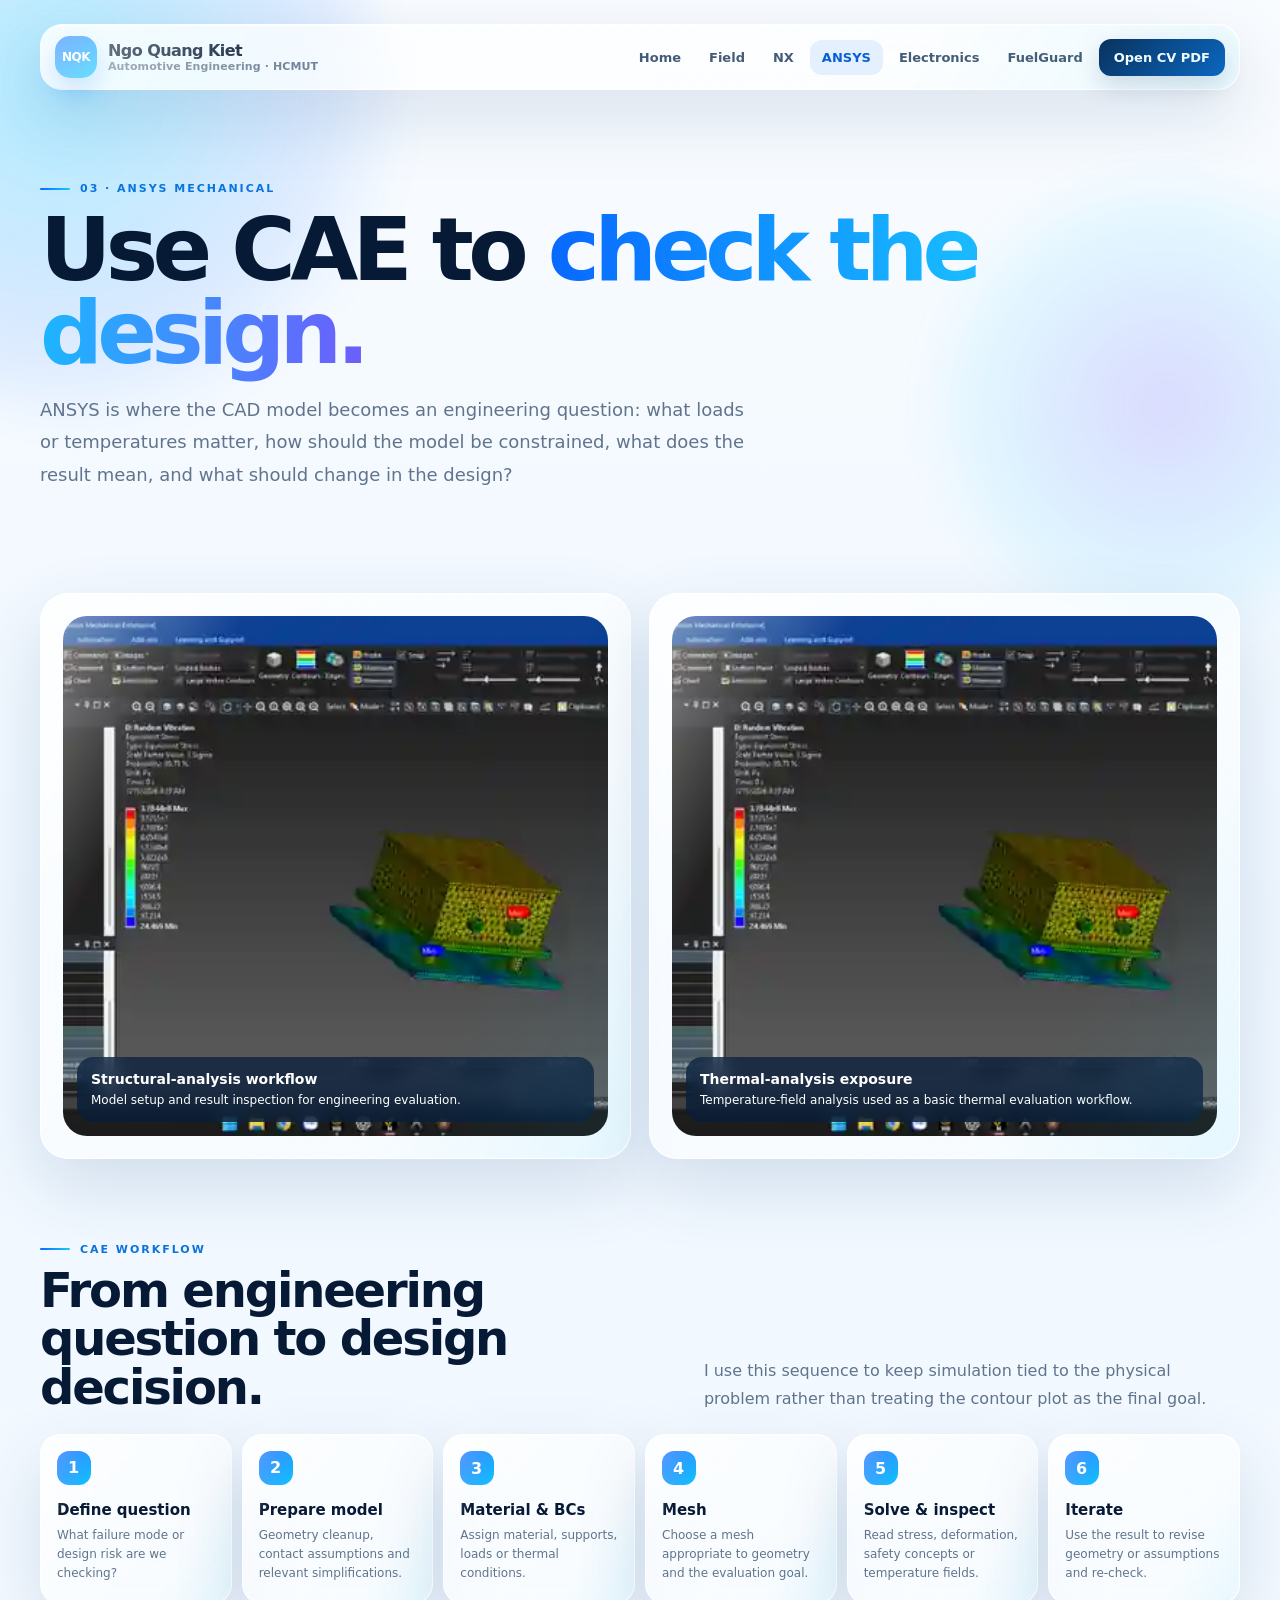
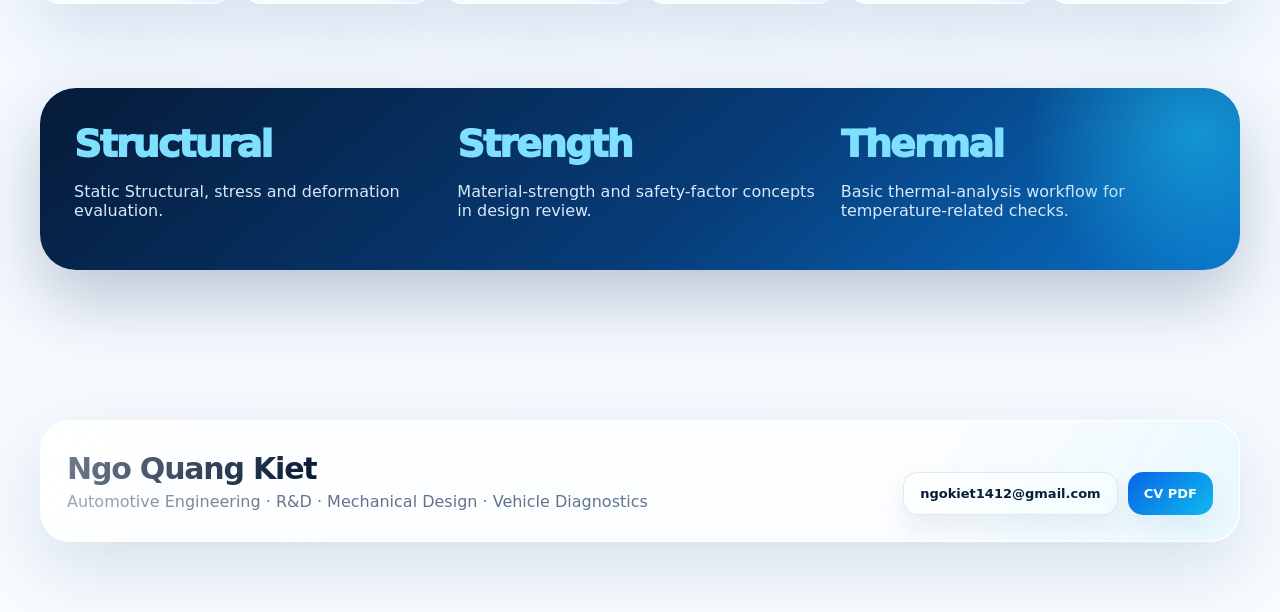
==== ansys.html @ 9df268dc "Add ANSYS engineering workflow page" ====
<!doctype html><html lang="en"><head><meta charset="utf-8"><meta name="viewport" content="width=device-width,initial-scale=1"><title>ANSYS Mechanical — Ngo Quang Kiet</title><meta name="description" content="Ngo Quang Kiet automotive engineering portfolio - field investigation, Siemens NX, ANSYS, electronics and FuelGuard R&D workflow."><link rel="stylesheet" href="style.css"></head><body><div class="page-enter"><nav class="liquid"><a class="brand" href="index.html"><span class="brandmark">NQK</span><span>Ngo Quang Kiet<small>Automotive Engineering · HCMUT</small></span></a><div class="navlinks"><a class="" href="index.html">Home</a><a class="" href="field.html">Field</a><a class="" href="nx.html">NX</a><a class="active" href="ansys.html">ANSYS</a><a class="" href="electronics.html">Electronics</a><a class="" href="fuelguard.html">FuelGuard</a><a class="cv" href="cv.html" target="_blank">Open CV PDF</a></div></nav><main class="container page">
<section class="section"><div class="eyebrow">03 · ANSYS Mechanical</div><h1 class="page-title">Use CAE to <span class="grad">check the design.</span></h1><p class="lead">ANSYS is where the CAD model becomes an engineering question: what loads or temperatures matter, how should the model be constrained, what does the result mean, and what should change in the design?</p></section>
<section class="section reveal"><div class="grid2"><div class="card liquid"><div class="media tall"><img src="assets/ansys.webp" alt="ANSYS structural result"><div class="caption"><b>Structural-analysis workflow</b>Model setup and result inspection for engineering evaluation.</div></div></div><div class="card liquid"><div class="media tall"><img src="assets/ansys.webp" alt="ANSYS thermal analysis"><div class="caption"><b>Thermal-analysis exposure</b>Temperature-field analysis used as a basic thermal evaluation workflow.</div></div></div></div></section>
<section class="section reveal"><div class="section-head"><div><div class="eyebrow">CAE workflow</div><h2>From engineering question to design decision.</h2></div><p>I use this sequence to keep simulation tied to the physical problem rather than treating the contour plot as the final goal.</p></div><div class="process">
<div class="step liquid"><div class="n">1</div><h4>Define question</h4><p>What failure mode or design risk are we checking?</p></div><div class="step liquid"><div class="n">2</div><h4>Prepare model</h4><p>Geometry cleanup, contact assumptions and relevant simplifications.</p></div><div class="step liquid"><div class="n">3</div><h4>Material & BCs</h4><p>Assign material, supports, loads or thermal conditions.</p></div><div class="step liquid"><div class="n">4</div><h4>Mesh</h4><p>Choose a mesh appropriate to geometry and the evaluation goal.</p></div><div class="step liquid"><div class="n">5</div><h4>Solve & inspect</h4><p>Read stress, deformation, safety concepts or temperature fields.</p></div><div class="step liquid"><div class="n">6</div><h4>Iterate</h4><p>Use the result to revise geometry or assumptions and re-check.</p></div>
</div></section>
<section class="section reveal"><div class="darkband"><div class="grid3"><div><div class="kpi" style="color:#7edfff">Structural</div><p>Static Structural, stress and deformation evaluation.</p></div><div><div class="kpi" style="color:#7edfff">Strength</div><p>Material-strength and safety-factor concepts in design review.</p></div><div><div class="kpi" style="color:#7edfff">Thermal</div><p>Basic thermal-analysis workflow for temperature-related checks.</p></div></div></div></section>
</main><footer class="footer container"><div class="footerbox liquid"><div><h2>Ngo Quang Kiet</h2><p>Automotive Engineering · R&D · Mechanical Design · Vehicle Diagnostics</p></div><div class="actions"><a class="btn" href="mailto:ngokiet1412@gmail.com">ngokiet1412@gmail.com</a><a class="btn primary" href="cv.html" target="_blank">CV PDF</a></div></div></footer></div><script src="script.js"></script></body></html>
---- style.css ----
:root{
  --bg:#eef6ff; --bg2:#f8fbff; --ink:#071a35; --muted:#60748c;
  --blue:#0868ff; --cyan:#1cc8ff; --violet:#6d5dfc; --line:rgba(8,46,92,.11);
  --glass:rgba(255,255,255,.62); --glass-strong:rgba(255,255,255,.82);
  --shadow:0 26px 70px rgba(13,63,122,.14); --r:28px;
}
*{box-sizing:border-box}
html{scroll-behavior:smooth}
body{margin:0;color:var(--ink);font-family:Inter,ui-sans-serif,system-ui,-apple-system,BlinkMacSystemFont,"Segoe UI",sans-serif;background:linear-gradient(180deg,#f9fcff 0%,#eff7ff 42%,#f8fbff 100%);min-height:100vh;overflow-x:hidden}
body:before,body:after{content:"";position:fixed;z-index:-3;border-radius:50%;filter:blur(18px);opacity:.55;pointer-events:none}
body:before{width:46vw;height:46vw;left:-14vw;top:-12vw;background:radial-gradient(circle at 40% 40%,rgba(28,200,255,.60),rgba(8,104,255,.20) 52%,transparent 72%);animation:driftA 13s ease-in-out infinite alternate}
body:after{width:38vw;height:38vw;right:-10vw;top:18vh;background:radial-gradient(circle at 50% 50%,rgba(109,93,252,.36),rgba(28,200,255,.18) 50%,transparent 72%);animation:driftB 16s ease-in-out infinite alternate}
@keyframes driftA{to{transform:translate(8vw,7vh) scale(1.12)}}
@keyframes driftB{to{transform:translate(-6vw,10vh) scale(.92)}}
a{text-decoration:none;color:inherit}.container{width:min(1200px,calc(100% - 32px));margin:auto}
.liquid{position:relative;background:linear-gradient(135deg,rgba(255,255,255,.76),rgba(255,255,255,.46));border:1px solid rgba(255,255,255,.92);box-shadow:var(--shadow),inset 0 1px 0 rgba(255,255,255,.86);backdrop-filter:blur(22px) saturate(145%);-webkit-backdrop-filter:blur(22px) saturate(145%)}
.liquid:after{content:"";position:absolute;inset:0;border-radius:inherit;pointer-events:none;background:linear-gradient(120deg,rgba(255,255,255,.50),transparent 24%,transparent 72%,rgba(28,200,255,.08))}
nav{position:sticky;top:12px;z-index:80;margin:12px auto 0;width:min(1200px,calc(100% - 24px));padding:11px 14px;border-radius:22px;display:flex;align-items:center;justify-content:space-between;gap:16px}
.brand{display:flex;align-items:center;gap:11px;font-weight:900;letter-spacing:-.035em}.brandmark{width:42px;height:42px;border-radius:15px;background:linear-gradient(145deg,#0b73ff,#11cfff);display:grid;place-items:center;color:#fff;font-size:12px;box-shadow:0 12px 26px rgba(8,104,255,.28)}.brand small{display:block;font-size:11px;color:#6f8195;font-weight:700;letter-spacing:.01em}
.navlinks{display:flex;gap:4px;align-items:center;flex-wrap:wrap;justify-content:flex-end}.navlinks a{padding:10px 12px;border-radius:12px;font-size:13px;font-weight:800;color:#445c75;transition:.2s}.navlinks a:hover,.navlinks a.active{background:rgba(8,104,255,.09);color:#075fd8}.navlinks .cv{color:white;background:linear-gradient(135deg,#082c58,#0a5fba);padding:11px 15px;box-shadow:0 10px 24px rgba(8,44,88,.16)}
.page{padding:62px 0 78px}.hero{display:grid;grid-template-columns:1.04fr .96fr;gap:34px;align-items:center;min-height:690px}.eyebrow{font-size:11px;letter-spacing:.18em;text-transform:uppercase;font-weight:900;color:#0b73dd;display:flex;gap:10px;align-items:center}.eyebrow:before{content:"";width:30px;height:2px;background:linear-gradient(90deg,var(--blue),var(--cyan));border-radius:99px}.hero h1,.page-title{font-size:clamp(48px,7vw,88px);line-height:.94;letter-spacing:-.065em;margin:14px 0 20px}.grad{background:linear-gradient(90deg,#0868ff,#18baff 55%,#6d5dfc);-webkit-background-clip:text;background-clip:text;color:transparent}.lead{font-size:18px;line-height:1.78;color:var(--muted);max-width:720px}.actions{display:flex;gap:10px;flex-wrap:wrap;margin-top:25px}.btn{display:inline-flex;align-items:center;justify-content:center;gap:8px;padding:13px 16px;border-radius:15px;font-weight:850;font-size:13px;border:1px solid var(--line);background:rgba(255,255,255,.72);box-shadow:0 12px 25px rgba(22,70,120,.08);transition:.22s}.btn:hover{transform:translateY(-2px);box-shadow:0 16px 30px rgba(22,70,120,.14)}.btn.primary{color:#fff;border:0;background:linear-gradient(135deg,#075fe6,#0eb8ed)}
.hero-stack{height:600px;border-radius:38px;padding:18px;overflow:hidden;position:relative;background:linear-gradient(145deg,rgba(4,40,89,.95),rgba(9,98,189,.89));box-shadow:0 32px 74px rgba(6,57,116,.25)}.hero-stack:before{content:"";position:absolute;width:380px;height:380px;border-radius:50%;top:-150px;right:-80px;background:radial-gradient(circle,rgba(66,216,255,.6),transparent 68%);animation:pulse 6s ease-in-out infinite alternate}.hero-stack:after{content:"R&D";position:absolute;right:22px;bottom:-14px;font-size:106px;font-weight:950;color:rgba(255,255,255,.07);letter-spacing:-.08em}@keyframes pulse{to{transform:scale(1.18) translate(-20px,22px)}}
.hero-img{position:absolute;border:6px solid rgba(255,255,255,.95);border-radius:24px;overflow:hidden;box-shadow:0 22px 44px rgba(1,18,42,.34);background:#fff;transition:.35s}.hero-img:hover{transform:translateY(-5px) rotate(0deg)!important}.hero-img img{width:100%;height:100%;object-fit:cover}.hero-img.one{left:22px;top:78px;width:64%;height:54%;transform:rotate(-3deg)}.hero-img.two{right:20px;top:28px;width:40%;height:33%;transform:rotate(3deg)}.hero-img.three{right:18px;bottom:24px;width:47%;height:37%;transform:rotate(2deg)}.portrait{position:absolute;left:28px;bottom:23px;width:116px;height:116px;border-radius:50%;padding:5px;background:white;z-index:3;box-shadow:0 14px 28px rgba(0,0,0,.23)}.portrait img{width:100%;height:100%;object-fit:cover;border-radius:50%}
.section{padding:42px 0}.section-head{display:flex;align-items:end;justify-content:space-between;gap:24px;margin-bottom:22px}.section-head h2{font-size:clamp(30px,4vw,48px);line-height:1.02;letter-spacing:-.045em;margin:10px 0 0}.section-head p{max-width:560px;color:var(--muted);line-height:1.72;margin:0}.grid2{display:grid;grid-template-columns:1fr 1fr;gap:18px}.grid3{display:grid;grid-template-columns:repeat(3,1fr);gap:18px}.grid4{display:grid;grid-template-columns:repeat(4,1fr);gap:16px}.card{border-radius:var(--r);padding:22px;overflow:hidden}.card h3{font-size:24px;letter-spacing:-.035em;margin:8px 0 10px}.card p{color:var(--muted);line-height:1.72;margin:0}.card strong{color:#102b4d}.number{font-size:64px;font-weight:950;letter-spacing:-.08em;color:rgba(8,104,255,.15);line-height:.8;margin-bottom:16px}.chiprow{display:flex;gap:8px;flex-wrap:wrap;margin-top:16px}.chip{padding:7px 10px;border-radius:999px;background:rgba(8,104,255,.075);border:1px solid rgba(8,104,255,.12);font-size:11px;font-weight:850;color:#245f99}
.media{border-radius:24px;overflow:hidden;background:#dfeaf6;position:relative}.media img{width:100%;height:100%;object-fit:cover;display:block}.media.tall{height:520px}.media.mid{height:360px}.media.short{height:260px}.caption{position:absolute;left:14px;right:14px;bottom:14px;padding:12px 14px;border-radius:16px;background:rgba(5,29,59,.72);backdrop-filter:blur(9px);color:white;font-size:12px;line-height:1.45}.caption b{display:block;font-size:14px;margin-bottom:3px}.mosaic{display:grid;grid-template-columns:1.2fr .8fr;gap:14px}.mosaic .stack{display:grid;gap:14px}
.process{display:grid;grid-template-columns:repeat(6,1fr);gap:10px;margin-top:22px}.step{padding:16px;border-radius:20px;min-height:170px}.step .n{width:34px;height:34px;border-radius:12px;display:grid;place-items:center;color:white;background:linear-gradient(135deg,var(--blue),var(--cyan));font-weight:900;margin-bottom:16px}.step h4{margin:0 0 7px;font-size:15px}.step p{margin:0;color:var(--muted);font-size:12px;line-height:1.55}
.timeline{display:grid;gap:12px}.timeline .item{display:grid;grid-template-columns:54px 1fr;gap:14px;padding:18px;border-radius:22px}.timeline .icon{width:42px;height:42px;border-radius:15px;background:linear-gradient(135deg,#096cf2,#1bcaff);color:white;display:grid;place-items:center;font-weight:900}.timeline h4{margin:0 0 6px;font-size:18px}.timeline p{margin:0;color:var(--muted);line-height:1.65}
.darkband{background:linear-gradient(140deg,#061b39,#073c78 56%,#086fc6);color:#fff;border-radius:36px;padding:34px;box-shadow:0 30px 68px rgba(5,35,76,.24);position:relative;overflow:hidden}.darkband:after{content:"";position:absolute;width:350px;height:350px;border-radius:50%;right:-130px;top:-130px;background:radial-gradient(circle,rgba(34,213,255,.46),transparent 68%)}.darkband p{color:#d8e8fb}.darkband .chip{color:#fff;border-color:rgba(255,255,255,.2);background:rgba(255,255,255,.08)}
.kpi{font-size:38px;font-weight:950;letter-spacing:-.05em;color:#0b69ec}.label{font-size:12px;color:var(--muted);font-weight:750;line-height:1.5}.footer{padding:30px 0 70px}.footerbox{border-radius:30px;padding:26px;display:flex;justify-content:space-between;gap:24px;align-items:center}.footerbox h2{margin:0 0 6px;font-size:30px;letter-spacing:-.04em}.footerbox p{margin:0;color:var(--muted)}
.reveal{opacity:0;transform:translateY(22px);transition:opacity .75s ease,transform .75s ease}.reveal.show{opacity:1;transform:none}.page-enter{animation:pagein .6s cubic-bezier(.2,.7,.2,1)}@keyframes pagein{from{opacity:0;transform:translateY(10px);filter:blur(4px)}to{opacity:1;transform:none;filter:none}}
@media(max-width:1000px){.hero{grid-template-columns:1fr;min-height:auto}.hero-stack{height:540px}.grid3,.grid4{grid-template-columns:1fr 1fr}.process{grid-template-columns:repeat(3,1fr)}.mosaic{grid-template-columns:1fr}.media.tall{height:420px}}
@media(max-width:720px){.navlinks a:not(.cv){display:none}.brand small{display:none}.page{padding-top:34px}.hero h1,.page-title{font-size:clamp(44px,15vw,68px)}.hero-stack{height:500px}.grid2,.grid3,.grid4{grid-template-columns:1fr}.process{grid-template-columns:1fr 1fr}.section-head{flex-direction:column;align-items:flex-start}.footerbox{flex-direction:column;align-items:flex-start}.hero-img.one{width:72%;height:46%}.hero-img.two{width:42%;height:31%}.hero-img.three{width:49%;height:34%}.portrait{width:92px;height:92px}}
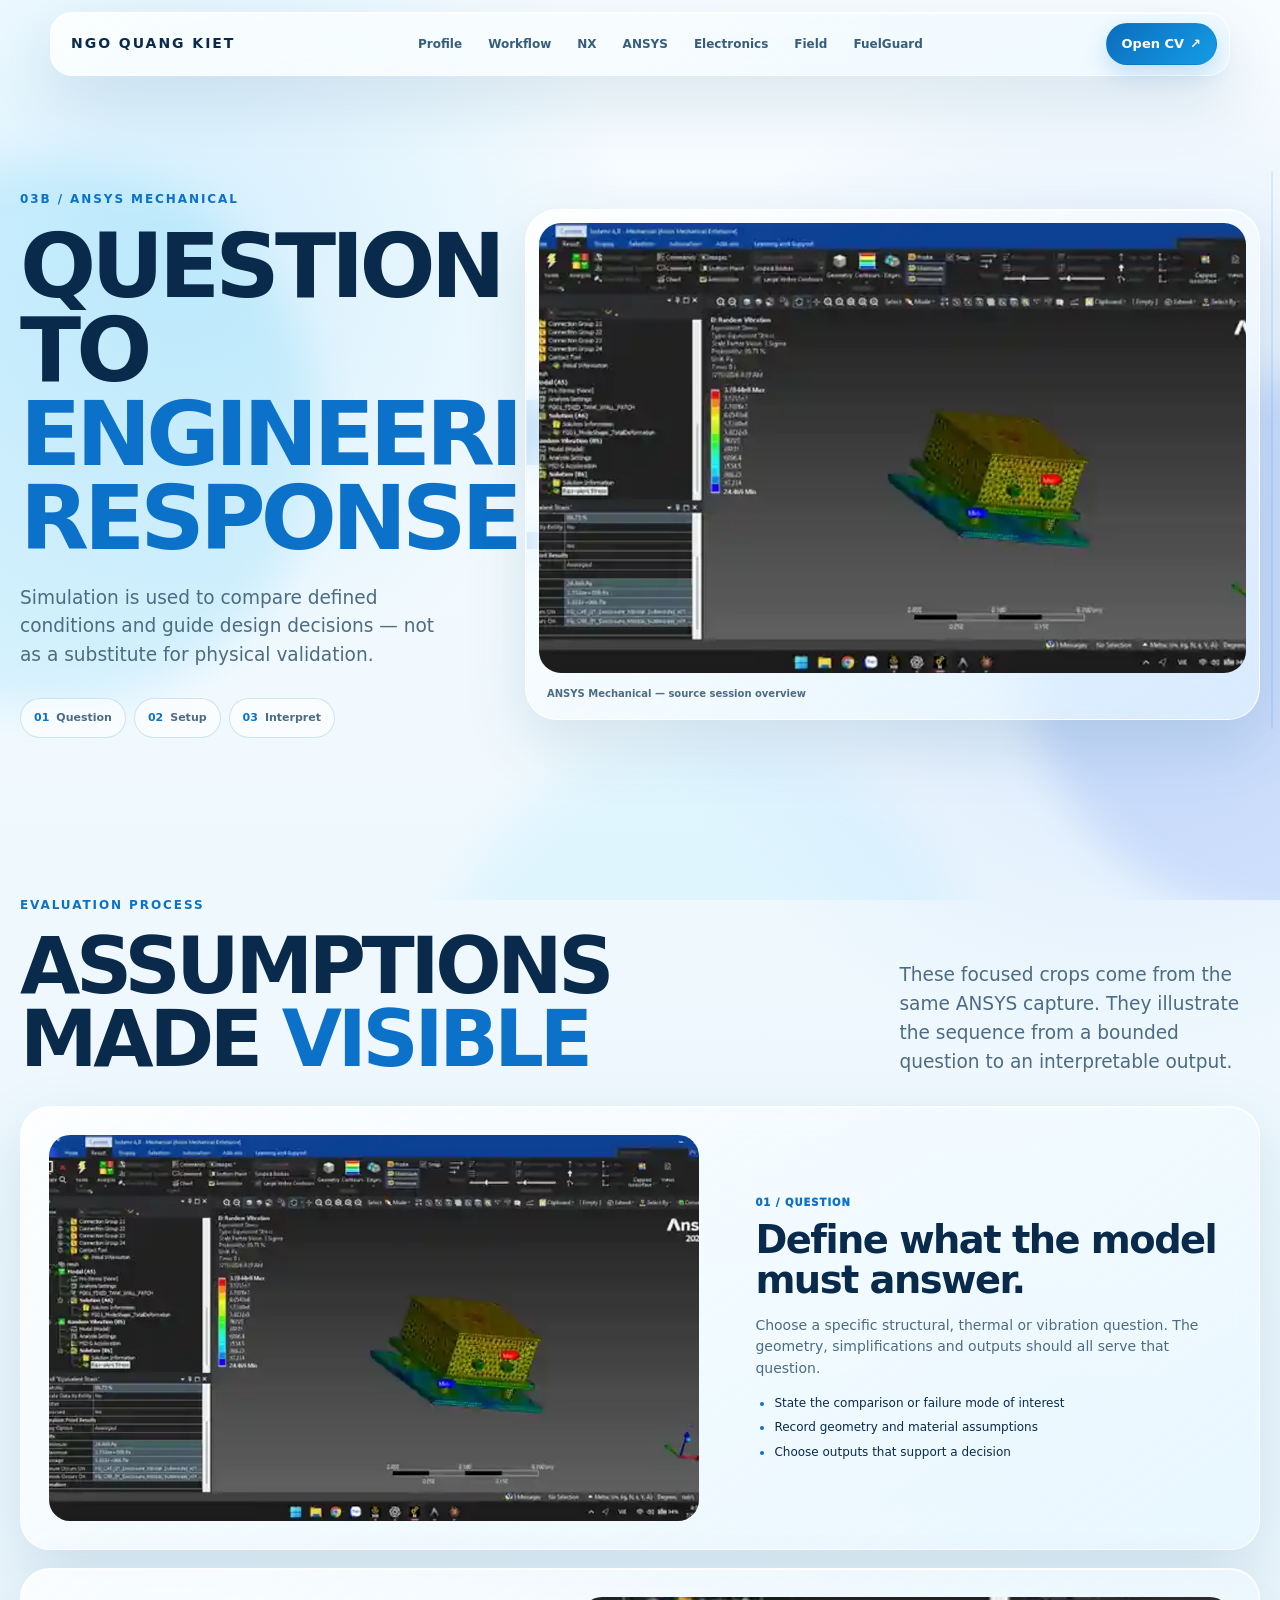
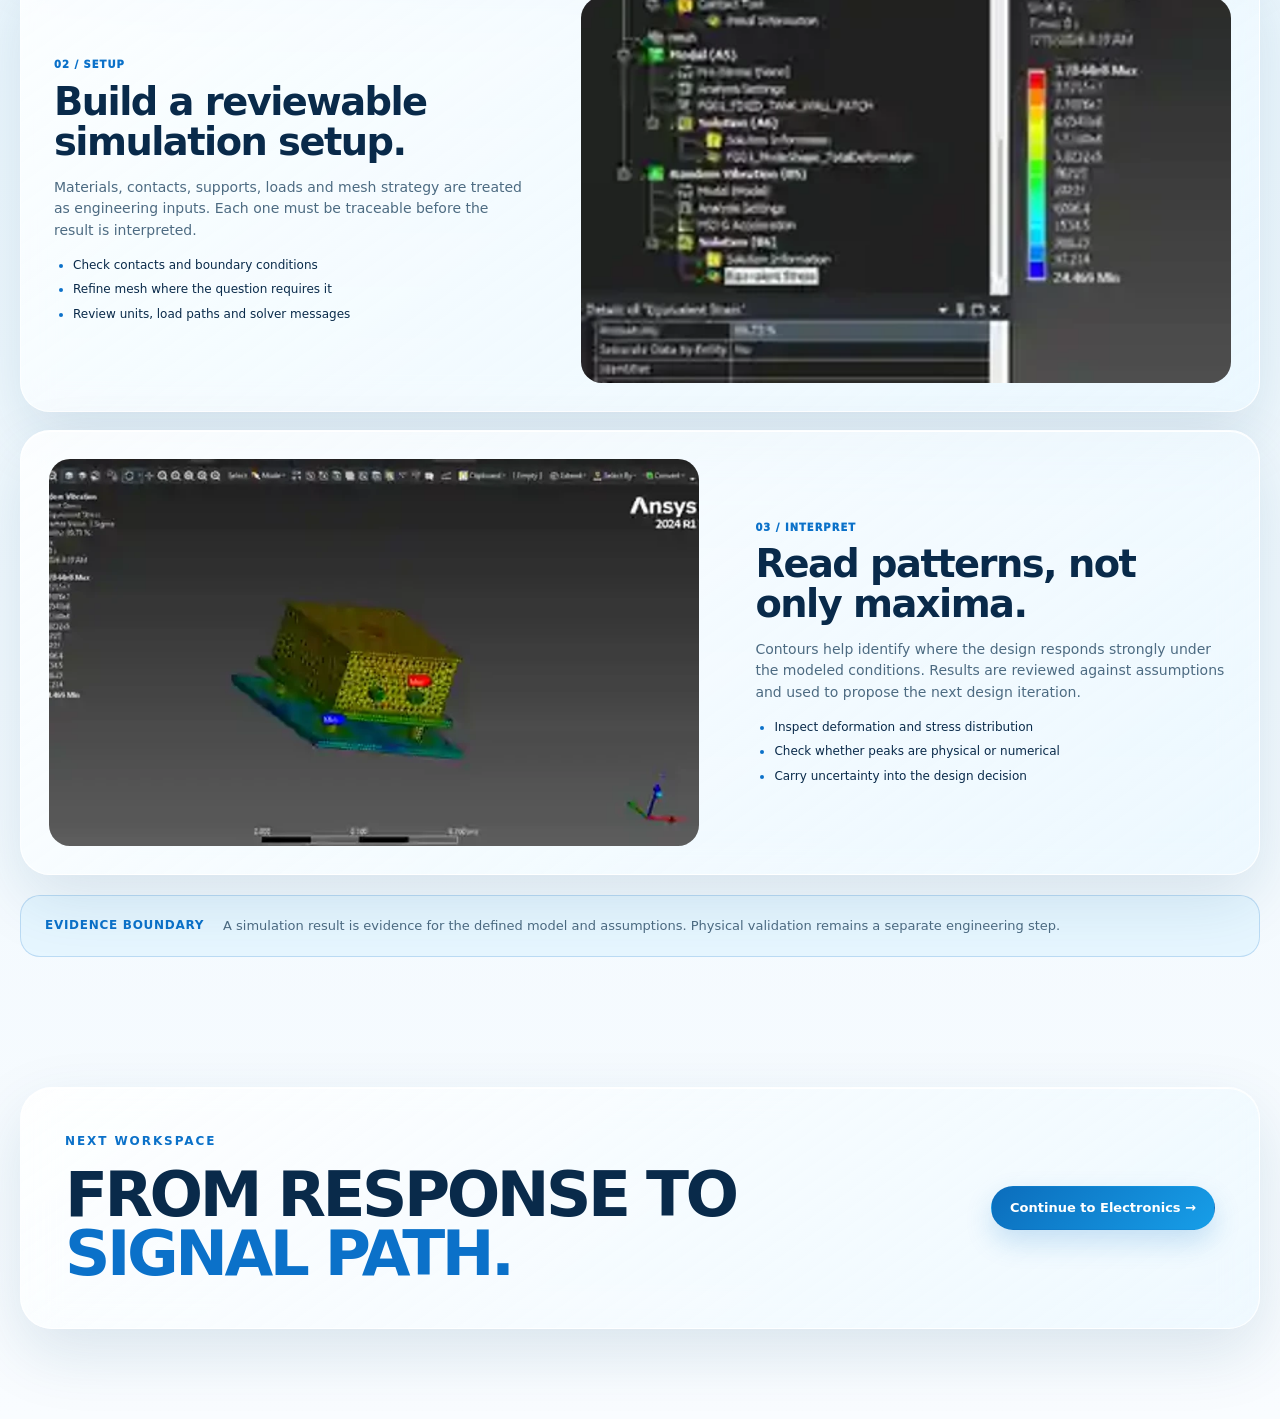
==== commit 29d71026: "feat: expand engineering workflows and update CV" ====
--- a/ansys.html
+++ b/ansys.html
@@ -1,8 +1,38 @@
-<!doctype html><html lang="en"><head><meta charset="utf-8"><meta name="viewport" content="width=device-width,initial-scale=1"><title>ANSYS Mechanical — Ngo Quang Kiet</title><meta name="description" content="Ngo Quang Kiet automotive engineering portfolio - field investigation, Siemens NX, ANSYS, electronics and FuelGuard R&D workflow."><link rel="stylesheet" href="style.css"></head><body><div class="page-enter"><nav class="liquid"><a class="brand" href="index.html"><span class="brandmark">NQK</span><span>Ngo Quang Kiet<small>Automotive Engineering · HCMUT</small></span></a><div class="navlinks"><a class="" href="index.html">Home</a><a class="" href="field.html">Field</a><a class="" href="nx.html">NX</a><a class="active" href="ansys.html">ANSYS</a><a class="" href="electronics.html">Electronics</a><a class="" href="fuelguard.html">FuelGuard</a><a class="cv" href="cv.html" target="_blank">Open CV PDF</a></div></nav><main class="container page">
-<section class="section"><div class="eyebrow">03 · ANSYS Mechanical</div><h1 class="page-title">Use CAE to <span class="grad">check the design.</span></h1><p class="lead">ANSYS is where the CAD model becomes an engineering question: what loads or temperatures matter, how should the model be constrained, what does the result mean, and what should change in the design?</p></section>
-<section class="section reveal"><div class="grid2"><div class="card liquid"><div class="media tall"><img src="assets/ansys.webp" alt="ANSYS structural result"><div class="caption"><b>Structural-analysis workflow</b>Model setup and result inspection for engineering evaluation.</div></div></div><div class="card liquid"><div class="media tall"><img src="assets/ansys.webp" alt="ANSYS thermal analysis"><div class="caption"><b>Thermal-analysis exposure</b>Temperature-field analysis used as a basic thermal evaluation workflow.</div></div></div></div></section>
-<section class="section reveal"><div class="section-head"><div><div class="eyebrow">CAE workflow</div><h2>From engineering question to design decision.</h2></div><p>I use this sequence to keep simulation tied to the physical problem rather than treating the contour plot as the final goal.</p></div><div class="process">
-<div class="step liquid"><div class="n">1</div><h4>Define question</h4><p>What failure mode or design risk are we checking?</p></div><div class="step liquid"><div class="n">2</div><h4>Prepare model</h4><p>Geometry cleanup, contact assumptions and relevant simplifications.</p></div><div class="step liquid"><div class="n">3</div><h4>Material & BCs</h4><p>Assign material, supports, loads or thermal conditions.</p></div><div class="step liquid"><div class="n">4</div><h4>Mesh</h4><p>Choose a mesh appropriate to geometry and the evaluation goal.</p></div><div class="step liquid"><div class="n">5</div><h4>Solve & inspect</h4><p>Read stress, deformation, safety concepts or temperature fields.</p></div><div class="step liquid"><div class="n">6</div><h4>Iterate</h4><p>Use the result to revise geometry or assumptions and re-check.</p></div>
-</div></section>
-<section class="section reveal"><div class="darkband"><div class="grid3"><div><div class="kpi" style="color:#7edfff">Structural</div><p>Static Structural, stress and deformation evaluation.</p></div><div><div class="kpi" style="color:#7edfff">Strength</div><p>Material-strength and safety-factor concepts in design review.</p></div><div><div class="kpi" style="color:#7edfff">Thermal</div><p>Basic thermal-analysis workflow for temperature-related checks.</p></div></div></div></section>
-</main><footer class="footer container"><div class="footerbox liquid"><div><h2>Ngo Quang Kiet</h2><p>Automotive Engineering · R&D · Mechanical Design · Vehicle Diagnostics</p></div><div class="actions"><a class="btn" href="mailto:ngokiet1412@gmail.com">ngokiet1412@gmail.com</a><a class="btn primary" href="cv.html" target="_blank">CV PDF</a></div></div></footer></div><script src="script.js"></script></body></html>+<!doctype html>
+<html lang="en">
+<head>
+  <meta charset="utf-8">
+  <meta name="viewport" content="width=device-width, initial-scale=1">
+  <title>ANSYS Workflow - Ngo Quang Kiet</title>
+  <meta name="description" content="A step-by-step ANSYS workflow covering engineering questions, simulation setup and result interpretation.">
+  <link rel="icon" href="data:,">
+  <link rel="stylesheet" href="style.css?v=20260927-6">
+</head>
+<body class="page-shell detail-page">
+  <div class="ambient" aria-hidden="true"><span></span><span></span><span></span></div>
+  <header class="top liquid-glass">
+    <a class="brand" href="index.html#profile">NGO QUANG KIET</a>
+    <nav aria-label="Portfolio sections"><a href="index.html#profile">Profile</a><a href="index.html#workflow">Workflow</a><a href="nx.html">NX</a><a href="ansys.html" aria-current="page">ANSYS</a><a href="electronics.html">Electronics</a><a href="field.html">Field</a><a href="index.html#fuelguard">FuelGuard</a></nav>
+    <a class="cv" href="NgoQuangKiet_CV_FINAL.pdf" target="_blank" rel="noopener">Open CV <span aria-hidden="true">&#8599;</span></a>
+  </header>
+
+  <main class="detail-main">
+    <section class="detail-hero reveal">
+      <div class="detail-intro"><p class="eyebrow">03B / ANSYS MECHANICAL</p><h1>QUESTION TO <span>ENGINEERING RESPONSE.</span></h1><p class="lead">Simulation is used to compare defined conditions and guide design decisions — not as a substitute for physical validation.</p><div class="detail-stats"><span><b>01</b> Question</span><span><b>02</b> Setup</span><span><b>03</b> Interpret</span></div></div>
+      <figure class="detail-media liquid-glass"><img src="assets/ansys-overview.webp" alt="ANSYS Mechanical simulation workspace overview"><figcaption>ANSYS Mechanical — source session overview</figcaption></figure>
+    </section>
+
+    <section class="story reveal" aria-labelledby="ansys-process">
+      <div class="section-head split"><div><p class="eyebrow">EVALUATION PROCESS</p><h2 id="ansys-process">ASSUMPTIONS MADE <span>VISIBLE</span></h2></div><p>These focused crops come from the same ANSYS capture. They illustrate the sequence from a bounded question to an interpretable output.</p></div>
+      <article class="story-step liquid-glass"><figure class="story-media"><img src="assets/ansys-overview.webp" alt="Full ANSYS Mechanical simulation session"></figure><div class="story-copy"><span class="step-number">01 / QUESTION</span><h3>Define what the model must answer.</h3><p>Choose a specific structural, thermal or vibration question. The geometry, simplifications and outputs should all serve that question.</p><ul><li>State the comparison or failure mode of interest</li><li>Record geometry and material assumptions</li><li>Choose outputs that support a decision</li></ul></div></article>
+      <article class="story-step reverse liquid-glass"><figure class="story-media"><img src="assets/ansys-setup.webp" alt="Focused ANSYS project tree and setup view"></figure><div class="story-copy"><span class="step-number">02 / SETUP</span><h3>Build a reviewable simulation setup.</h3><p>Materials, contacts, supports, loads and mesh strategy are treated as engineering inputs. Each one must be traceable before the result is interpreted.</p><ul><li>Check contacts and boundary conditions</li><li>Refine mesh where the question requires it</li><li>Review units, load paths and solver messages</li></ul></div></article>
+      <article class="story-step liquid-glass"><figure class="story-media"><img src="assets/ansys-result.webp" alt="Focused ANSYS result contour view"></figure><div class="story-copy"><span class="step-number">03 / INTERPRET</span><h3>Read patterns, not only maxima.</h3><p>Contours help identify where the design responds strongly under the modeled conditions. Results are reviewed against assumptions and used to propose the next design iteration.</p><ul><li>Inspect deformation and stress distribution</li><li>Check whether peaks are physical or numerical</li><li>Carry uncertainty into the design decision</li></ul></div></article>
+      <aside class="evidence-note"><b>Evidence boundary</b><p>A simulation result is evidence for the defined model and assumptions. Physical validation remains a separate engineering step.</p></aside>
+    </section>
+
+    <section class="next-workspace liquid-glass reveal"><div><p class="eyebrow">NEXT WORKSPACE</p><h2>FROM RESPONSE TO <span>SIGNAL PATH.</span></h2></div><a class="btn primary" href="electronics.html">Continue to Electronics &#8594;</a></section>
+  </main>
+  <div class="progress" aria-hidden="true"><span id="bar"></span></div>
+  <script src="script.js?v=20260927-6"></script>
+</body>
+</html>
--- a/style.css
+++ b/style.css
@@ -1,32 +1,360 @@
-:root{
-  --bg:#eef6ff; --bg2:#f8fbff; --ink:#071a35; --muted:#60748c;
-  --blue:#0868ff; --cyan:#1cc8ff; --violet:#6d5dfc; --line:rgba(8,46,92,.11);
-  --glass:rgba(255,255,255,.62); --glass-strong:rgba(255,255,255,.82);
-  --shadow:0 26px 70px rgba(13,63,122,.14); --r:28px;
-}
-*{box-sizing:border-box}
-html{scroll-behavior:smooth}
-body{margin:0;color:var(--ink);font-family:Inter,ui-sans-serif,system-ui,-apple-system,BlinkMacSystemFont,"Segoe UI",sans-serif;background:linear-gradient(180deg,#f9fcff 0%,#eff7ff 42%,#f8fbff 100%);min-height:100vh;overflow-x:hidden}
-body:before,body:after{content:"";position:fixed;z-index:-3;border-radius:50%;filter:blur(18px);opacity:.55;pointer-events:none}
-body:before{width:46vw;height:46vw;left:-14vw;top:-12vw;background:radial-gradient(circle at 40% 40%,rgba(28,200,255,.60),rgba(8,104,255,.20) 52%,transparent 72%);animation:driftA 13s ease-in-out infinite alternate}
-body:after{width:38vw;height:38vw;right:-10vw;top:18vh;background:radial-gradient(circle at 50% 50%,rgba(109,93,252,.36),rgba(28,200,255,.18) 50%,transparent 72%);animation:driftB 16s ease-in-out infinite alternate}
-@keyframes driftA{to{transform:translate(8vw,7vh) scale(1.12)}}
-@keyframes driftB{to{transform:translate(-6vw,10vh) scale(.92)}}
-a{text-decoration:none;color:inherit}.container{width:min(1200px,calc(100% - 32px));margin:auto}
-.liquid{position:relative;background:linear-gradient(135deg,rgba(255,255,255,.76),rgba(255,255,255,.46));border:1px solid rgba(255,255,255,.92);box-shadow:var(--shadow),inset 0 1px 0 rgba(255,255,255,.86);backdrop-filter:blur(22px) saturate(145%);-webkit-backdrop-filter:blur(22px) saturate(145%)}
-.liquid:after{content:"";position:absolute;inset:0;border-radius:inherit;pointer-events:none;background:linear-gradient(120deg,rgba(255,255,255,.50),transparent 24%,transparent 72%,rgba(28,200,255,.08))}
-nav{position:sticky;top:12px;z-index:80;margin:12px auto 0;width:min(1200px,calc(100% - 24px));padding:11px 14px;border-radius:22px;display:flex;align-items:center;justify-content:space-between;gap:16px}
-.brand{display:flex;align-items:center;gap:11px;font-weight:900;letter-spacing:-.035em}.brandmark{width:42px;height:42px;border-radius:15px;background:linear-gradient(145deg,#0b73ff,#11cfff);display:grid;place-items:center;color:#fff;font-size:12px;box-shadow:0 12px 26px rgba(8,104,255,.28)}.brand small{display:block;font-size:11px;color:#6f8195;font-weight:700;letter-spacing:.01em}
-.navlinks{display:flex;gap:4px;align-items:center;flex-wrap:wrap;justify-content:flex-end}.navlinks a{padding:10px 12px;border-radius:12px;font-size:13px;font-weight:800;color:#445c75;transition:.2s}.navlinks a:hover,.navlinks a.active{background:rgba(8,104,255,.09);color:#075fd8}.navlinks .cv{color:white;background:linear-gradient(135deg,#082c58,#0a5fba);padding:11px 15px;box-shadow:0 10px 24px rgba(8,44,88,.16)}
-.page{padding:62px 0 78px}.hero{display:grid;grid-template-columns:1.04fr .96fr;gap:34px;align-items:center;min-height:690px}.eyebrow{font-size:11px;letter-spacing:.18em;text-transform:uppercase;font-weight:900;color:#0b73dd;display:flex;gap:10px;align-items:center}.eyebrow:before{content:"";width:30px;height:2px;background:linear-gradient(90deg,var(--blue),var(--cyan));border-radius:99px}.hero h1,.page-title{font-size:clamp(48px,7vw,88px);line-height:.94;letter-spacing:-.065em;margin:14px 0 20px}.grad{background:linear-gradient(90deg,#0868ff,#18baff 55%,#6d5dfc);-webkit-background-clip:text;background-clip:text;color:transparent}.lead{font-size:18px;line-height:1.78;color:var(--muted);max-width:720px}.actions{display:flex;gap:10px;flex-wrap:wrap;margin-top:25px}.btn{display:inline-flex;align-items:center;justify-content:center;gap:8px;padding:13px 16px;border-radius:15px;font-weight:850;font-size:13px;border:1px solid var(--line);background:rgba(255,255,255,.72);box-shadow:0 12px 25px rgba(22,70,120,.08);transition:.22s}.btn:hover{transform:translateY(-2px);box-shadow:0 16px 30px rgba(22,70,120,.14)}.btn.primary{color:#fff;border:0;background:linear-gradient(135deg,#075fe6,#0eb8ed)}
-.hero-stack{height:600px;border-radius:38px;padding:18px;overflow:hidden;position:relative;background:linear-gradient(145deg,rgba(4,40,89,.95),rgba(9,98,189,.89));box-shadow:0 32px 74px rgba(6,57,116,.25)}.hero-stack:before{content:"";position:absolute;width:380px;height:380px;border-radius:50%;top:-150px;right:-80px;background:radial-gradient(circle,rgba(66,216,255,.6),transparent 68%);animation:pulse 6s ease-in-out infinite alternate}.hero-stack:after{content:"R&D";position:absolute;right:22px;bottom:-14px;font-size:106px;font-weight:950;color:rgba(255,255,255,.07);letter-spacing:-.08em}@keyframes pulse{to{transform:scale(1.18) translate(-20px,22px)}}
-.hero-img{position:absolute;border:6px solid rgba(255,255,255,.95);border-radius:24px;overflow:hidden;box-shadow:0 22px 44px rgba(1,18,42,.34);background:#fff;transition:.35s}.hero-img:hover{transform:translateY(-5px) rotate(0deg)!important}.hero-img img{width:100%;height:100%;object-fit:cover}.hero-img.one{left:22px;top:78px;width:64%;height:54%;transform:rotate(-3deg)}.hero-img.two{right:20px;top:28px;width:40%;height:33%;transform:rotate(3deg)}.hero-img.three{right:18px;bottom:24px;width:47%;height:37%;transform:rotate(2deg)}.portrait{position:absolute;left:28px;bottom:23px;width:116px;height:116px;border-radius:50%;padding:5px;background:white;z-index:3;box-shadow:0 14px 28px rgba(0,0,0,.23)}.portrait img{width:100%;height:100%;object-fit:cover;border-radius:50%}
-.section{padding:42px 0}.section-head{display:flex;align-items:end;justify-content:space-between;gap:24px;margin-bottom:22px}.section-head h2{font-size:clamp(30px,4vw,48px);line-height:1.02;letter-spacing:-.045em;margin:10px 0 0}.section-head p{max-width:560px;color:var(--muted);line-height:1.72;margin:0}.grid2{display:grid;grid-template-columns:1fr 1fr;gap:18px}.grid3{display:grid;grid-template-columns:repeat(3,1fr);gap:18px}.grid4{display:grid;grid-template-columns:repeat(4,1fr);gap:16px}.card{border-radius:var(--r);padding:22px;overflow:hidden}.card h3{font-size:24px;letter-spacing:-.035em;margin:8px 0 10px}.card p{color:var(--muted);line-height:1.72;margin:0}.card strong{color:#102b4d}.number{font-size:64px;font-weight:950;letter-spacing:-.08em;color:rgba(8,104,255,.15);line-height:.8;margin-bottom:16px}.chiprow{display:flex;gap:8px;flex-wrap:wrap;margin-top:16px}.chip{padding:7px 10px;border-radius:999px;background:rgba(8,104,255,.075);border:1px solid rgba(8,104,255,.12);font-size:11px;font-weight:850;color:#245f99}
-.media{border-radius:24px;overflow:hidden;background:#dfeaf6;position:relative}.media img{width:100%;height:100%;object-fit:cover;display:block}.media.tall{height:520px}.media.mid{height:360px}.media.short{height:260px}.caption{position:absolute;left:14px;right:14px;bottom:14px;padding:12px 14px;border-radius:16px;background:rgba(5,29,59,.72);backdrop-filter:blur(9px);color:white;font-size:12px;line-height:1.45}.caption b{display:block;font-size:14px;margin-bottom:3px}.mosaic{display:grid;grid-template-columns:1.2fr .8fr;gap:14px}.mosaic .stack{display:grid;gap:14px}
-.process{display:grid;grid-template-columns:repeat(6,1fr);gap:10px;margin-top:22px}.step{padding:16px;border-radius:20px;min-height:170px}.step .n{width:34px;height:34px;border-radius:12px;display:grid;place-items:center;color:white;background:linear-gradient(135deg,var(--blue),var(--cyan));font-weight:900;margin-bottom:16px}.step h4{margin:0 0 7px;font-size:15px}.step p{margin:0;color:var(--muted);font-size:12px;line-height:1.55}
-.timeline{display:grid;gap:12px}.timeline .item{display:grid;grid-template-columns:54px 1fr;gap:14px;padding:18px;border-radius:22px}.timeline .icon{width:42px;height:42px;border-radius:15px;background:linear-gradient(135deg,#096cf2,#1bcaff);color:white;display:grid;place-items:center;font-weight:900}.timeline h4{margin:0 0 6px;font-size:18px}.timeline p{margin:0;color:var(--muted);line-height:1.65}
-.darkband{background:linear-gradient(140deg,#061b39,#073c78 56%,#086fc6);color:#fff;border-radius:36px;padding:34px;box-shadow:0 30px 68px rgba(5,35,76,.24);position:relative;overflow:hidden}.darkband:after{content:"";position:absolute;width:350px;height:350px;border-radius:50%;right:-130px;top:-130px;background:radial-gradient(circle,rgba(34,213,255,.46),transparent 68%)}.darkband p{color:#d8e8fb}.darkband .chip{color:#fff;border-color:rgba(255,255,255,.2);background:rgba(255,255,255,.08)}
-.kpi{font-size:38px;font-weight:950;letter-spacing:-.05em;color:#0b69ec}.label{font-size:12px;color:var(--muted);font-weight:750;line-height:1.5}.footer{padding:30px 0 70px}.footerbox{border-radius:30px;padding:26px;display:flex;justify-content:space-between;gap:24px;align-items:center}.footerbox h2{margin:0 0 6px;font-size:30px;letter-spacing:-.04em}.footerbox p{margin:0;color:var(--muted)}
-.reveal{opacity:0;transform:translateY(22px);transition:opacity .75s ease,transform .75s ease}.reveal.show{opacity:1;transform:none}.page-enter{animation:pagein .6s cubic-bezier(.2,.7,.2,1)}@keyframes pagein{from{opacity:0;transform:translateY(10px);filter:blur(4px)}to{opacity:1;transform:none;filter:none}}
-@media(max-width:1000px){.hero{grid-template-columns:1fr;min-height:auto}.hero-stack{height:540px}.grid3,.grid4{grid-template-columns:1fr 1fr}.process{grid-template-columns:repeat(3,1fr)}.mosaic{grid-template-columns:1fr}.media.tall{height:420px}}
-@media(max-width:720px){.navlinks a:not(.cv){display:none}.brand small{display:none}.page{padding-top:34px}.hero h1,.page-title{font-size:clamp(44px,15vw,68px)}.hero-stack{height:500px}.grid2,.grid3,.grid4{grid-template-columns:1fr}.process{grid-template-columns:1fr 1fr}.section-head{flex-direction:column;align-items:flex-start}.footerbox{flex-direction:column;align-items:flex-start}.hero-img.one{width:72%;height:46%}.hero-img.two{width:42%;height:31%}.hero-img.three{width:49%;height:34%}.portrait{width:92px;height:92px}}+:root {
+  --ink: #092a4a;
+  --blue: #0b71c9;
+  --blue-2: #25a4ef;
+  --cyan: #86ddff;
+  --muted: #4d6b82;
+  --line: rgba(36, 117, 174, 0.19);
+  --glass: rgba(255, 255, 255, 0.72);
+  --glass-strong: rgba(255, 255, 255, 0.9);
+  --shadow: 0 24px 64px rgba(16, 75, 116, 0.13);
+  --radius: 28px;
+}
+
+* { box-sizing: border-box; }
+html { scroll-behavior: smooth; }
+body {
+  margin: 0;
+  min-width: 320px;
+  overflow-x: hidden;
+  color: var(--ink);
+  background:
+    radial-gradient(circle at 14% 8%, rgba(79, 191, 245, 0.2), transparent 28rem),
+    radial-gradient(circle at 88% 18%, rgba(55, 117, 237, 0.14), transparent 32rem),
+    linear-gradient(180deg, #f7fcff 0%, #eaf6fd 48%, #f9fcff 100%);
+  font-family: Inter, ui-sans-serif, system-ui, -apple-system, BlinkMacSystemFont, "Segoe UI", sans-serif;
+  line-height: 1.55;
+}
+
+a { color: inherit; }
+img { display: block; max-width: 100%; }
+button { font: inherit; color: inherit; }
+
+.ambient { position: fixed; inset: 0; z-index: -1; overflow: hidden; pointer-events: none; }
+.ambient span { position: absolute; width: 34rem; height: 34rem; border-radius: 50%; filter: blur(20px); opacity: 0.16; animation: drift 18s ease-in-out infinite alternate; }
+.ambient span:nth-child(1) { left: -14rem; top: 18%; background: #43c7f4; }
+.ambient span:nth-child(2) { right: -18rem; top: 42%; background: #4478f0; animation-delay: -6s; }
+.ambient span:nth-child(3) { left: 34%; bottom: -24rem; background: #91e5ff; animation-delay: -11s; }
+
+.liquid-glass {
+  border: 1px solid rgba(255, 255, 255, 0.82);
+  background: linear-gradient(145deg, rgba(255,255,255,.83), rgba(233,247,255,.58));
+  box-shadow: var(--shadow), inset 0 1px 0 rgba(255,255,255,.95);
+  backdrop-filter: blur(18px) saturate(135%);
+  -webkit-backdrop-filter: blur(18px) saturate(135%);
+}
+
+.top {
+  position: sticky;
+  top: 12px;
+  z-index: 10;
+  width: min(1180px, calc(100% - 28px));
+  min-height: 62px;
+  margin: 12px auto 0;
+  padding: 10px 12px 10px 20px;
+  border-radius: 22px;
+  display: grid;
+  grid-template-columns: auto 1fr auto;
+  align-items: center;
+  gap: 20px;
+}
+
+.brand { font-size: 14px; font-weight: 900; letter-spacing: .14em; text-decoration: none; white-space: nowrap; }
+.top nav { display: flex; justify-content: center; align-items: center; gap: 6px; }
+.top nav a { padding: 8px 10px; border-radius: 999px; color: #365d7b; font-size: 12px; font-weight: 750; text-decoration: none; white-space: nowrap; }
+.top nav a:hover, .top nav a[aria-current="true"] { background: rgba(12,113,201,.1); color: var(--blue); }
+.cv, .btn { display: inline-flex; align-items: center; justify-content: center; gap: 6px; border: 1px solid rgba(20,107,169,.2); border-radius: 999px; text-decoration: none; font-weight: 800; }
+.cv { padding: 10px 15px; color: #fff; background: linear-gradient(135deg, #0b6dbc, #159ce6); box-shadow: 0 9px 24px rgba(12,113,201,.2); font-size: 13px; white-space: nowrap; }
+
+main { width: min(1180px, calc(100% - 36px)); margin: 0 auto; }
+.section { position: relative; padding: 104px 0 28px; scroll-margin-top: 84px; }
+.hero { min-height: 720px; display: grid; grid-template-columns: minmax(0, 1.55fr) minmax(280px, .72fr); align-items: center; gap: clamp(28px, 6vw, 90px); padding-top: 84px; }
+.eyebrow { margin: 0 0 15px; color: var(--blue); font-size: 12px; font-weight: 900; letter-spacing: .16em; }
+h1, h2 { margin: 0; font-weight: 900; letter-spacing: -.055em; line-height: .94; }
+h1 { max-width: 820px; font-size: clamp(54px, 8.2vw, 108px); }
+h1 span, h2 span { color: var(--blue); }
+h2 { font-size: clamp(42px, 6.1vw, 78px); }
+h3 { margin: 0; }
+.role { margin: 22px 0 10px; color: var(--blue); font-size: 13px; font-weight: 850; letter-spacing: .055em; text-transform: uppercase; }
+.lead, .section-head > p, .split > p { color: var(--muted); font-size: clamp(16px, 1.45vw, 19px); }
+.hero .lead { max-width: 780px; margin: 20px 0 0; }
+.actions { display: flex; flex-wrap: wrap; gap: 11px; margin-top: 28px; }
+.btn { min-height: 44px; padding: 10px 18px; background: rgba(255,255,255,.64); color: var(--ink); font-size: 13px; }
+.btn.primary { border-color: transparent; background: linear-gradient(135deg, #0b6dbc, #179ee8); color: white; box-shadow: 0 12px 28px rgba(12,113,201,.2); }
+
+.skills { display: grid; grid-template-columns: repeat(4, minmax(0, 1fr)); gap: 10px; margin-top: 36px; }
+.skills > div { min-height: 96px; padding: 17px; border-radius: 20px; }
+.skills b, .skills small { display: block; }
+.skills b { font-size: 13px; }
+.skills small { margin-top: 7px; color: var(--muted); font-size: 11px; line-height: 1.45; }
+
+.profile-card { --rx: 0deg; --ry: 0deg; justify-self: end; width: min(100%, 350px); padding: 24px; border-radius: 38px; text-align: center; transform: perspective(900px) rotateX(var(--rx)) rotateY(var(--ry)); transition: transform .22s ease, box-shadow .22s ease; }
+.portrait-frame { overflow: hidden; aspect-ratio: 1 / 1.04; border-radius: 27px; background: linear-gradient(145deg, #d4efff, #fff); }
+.portrait { width: 100%; height: 100%; object-fit: cover; image-rendering: auto; }
+.profile-card p { margin: 22px 0 5px; font-size: 20px; font-weight: 900; line-height: 1.18; }
+.profile-card > span { color: var(--muted); font-size: 12px; }
+
+.section-head { margin-bottom: 30px; }
+.section-head > p, .split > p { max-width: 760px; margin: 18px 0 0; }
+.split { display: grid; grid-template-columns: minmax(0, 1.4fr) minmax(260px, .6fr); align-items: end; gap: 38px; }
+.split > p { margin: 0; }
+
+.media-grid, .tool-grid, .field-grid { display: grid; grid-template-columns: repeat(2, minmax(0, 1fr)); gap: 18px; }
+.media-card, .integration-card, .tool-card, .field-photo { --rx: 0deg; --ry: 0deg; overflow: hidden; border-radius: var(--radius); transform: perspective(1100px) rotateX(var(--rx)) rotateY(var(--ry)); transition: transform .24s ease, box-shadow .24s ease; }
+.media-card { display: flex; min-width: 0; flex-direction: column; padding: 18px; }
+.media-card > img { width: 100%; aspect-ratio: 16 / 8.65; object-fit: cover; border-radius: 17px; border: 1px solid rgba(50,109,150,.13); background: #dcebf4; }
+.media-card p { margin: 14px 2px 8px; color: var(--muted); font-size: 14px; }
+.card-kicker { display: flex; align-items: center; gap: 10px; min-height: 36px; margin-bottom: 12px; font-size: 14px; }
+.service-mark { display: inline-grid; width: 30px; height: 30px; flex: 0 0 auto; place-items: center; border-radius: 10px; color: #fff; font-size: 9px; font-weight: 950; letter-spacing: -.04em; }
+.github-mark { background: #172b3b; }
+.drive-mark { position: relative; background: conic-gradient(from 30deg, #fabb05 0 33%, #34a853 0 66%, #4285f4 0); clip-path: polygon(50% 0,100% 86%,83% 100%,17% 100%,0 86%); }
+.verification { align-self: flex-start; margin-top: auto; padding: 6px 9px; border-radius: 999px; background: rgba(16,131,84,.09); color: #08714d; font-size: 10px; font-weight: 850; }
+
+.drive-visual { overflow: hidden; min-height: 260px; border: 1px solid rgba(50,109,150,.14); border-radius: 17px; background: rgba(247,251,254,.95); }
+.drive-toolbar { display: flex; align-items: center; gap: 6px; min-height: 46px; padding: 0 14px; border-bottom: 1px solid #dce9f1; background: #fff; }
+.drive-toolbar span { width: 7px; height: 7px; border-radius: 50%; background: #bdd0db; }
+.drive-toolbar i { overflow: hidden; margin-left: 8px; color: #5d778a; font-size: 11px; font-style: normal; font-weight: 750; text-overflow: ellipsis; white-space: nowrap; }
+.drive-row { display: grid; grid-template-columns: 32px minmax(0, 1fr); grid-template-areas: "icon title" "icon meta"; align-items: center; column-gap: 10px; min-height: 53px; padding: 7px 15px; border-bottom: 1px solid #e7eff4; }
+.drive-row:last-child { border-bottom: 0; }
+.drive-row i { grid-area: icon; position: relative; width: 28px; height: 21px; border-radius: 4px; background: #f6bb2d; }
+.drive-row.folder i::before { content: ""; position: absolute; left: 2px; top: -4px; width: 12px; height: 7px; border-radius: 3px 3px 0 0; background: #f6bb2d; }
+.drive-row.document i { height: 27px; border-radius: 3px; background: #3a8ef2; }
+.drive-row.document i::after { content: ""; position: absolute; left: 7px; right: 7px; top: 8px; height: 2px; background: rgba(255,255,255,.85); box-shadow: 0 5px 0 rgba(255,255,255,.85), 0 10px 0 rgba(255,255,255,.85); }
+.drive-row b { grid-area: title; overflow: hidden; font-size: 12px; text-overflow: ellipsis; white-space: nowrap; }
+.drive-row small { grid-area: meta; overflow: hidden; color: #6e8799; font-size: 10px; text-overflow: ellipsis; white-space: nowrap; }
+
+.workflow-flow { display: grid; grid-template-columns: repeat(4, minmax(0, 1fr)); gap: 10px; margin-top: 17px; }
+.workflow-flow > div { position: relative; min-height: 178px; padding: 20px; border-radius: 22px; }
+.workflow-flow > div:not(:last-child)::after { content: ""; position: absolute; z-index: 2; right: -9px; top: 37px; width: 17px; height: 17px; border-top: 2px solid rgba(11,113,201,.35); border-right: 2px solid rgba(11,113,201,.35); transform: rotate(45deg); }
+.workflow-flow strong { display: grid; width: 34px; height: 34px; margin-bottom: 15px; place-items: center; border-radius: 50%; background: var(--blue); color: #fff; font-size: 12px; }
+.workflow-flow b { display: block; font-size: 14px; }
+.workflow-flow p { margin: 7px 0 0; color: var(--muted); font-size: 12px; }
+.note, .source-note { margin: 14px 4px 0; color: #607d91; font-size: 11px; }
+
+.tool-card { position: relative; display: grid; min-width: 0; padding: 16px; border: 1px solid rgba(255,255,255,.86); text-align: left; cursor: pointer; }
+.tool-card:hover, .tool-card:focus-visible, .media-card:hover, .field-photo:hover { box-shadow: 0 28px 70px rgba(11,86,137,.18), inset 0 1px 0 #fff; }
+.tool-card:focus-visible, .btn:focus-visible, .cv:focus-visible, .top a:focus-visible, .dialog-close:focus-visible { outline: 3px solid rgba(11,113,201,.35); outline-offset: 3px; }
+.tag { align-self: flex-start; justify-self: flex-start; display: inline-flex; margin-bottom: 11px; padding: 6px 9px; border-radius: 999px; background: rgba(11,113,201,.1); color: var(--blue); font-size: 10px; font-weight: 900; letter-spacing: .08em; }
+.tool-image { overflow: hidden; aspect-ratio: 16 / 8.7; border-radius: 18px; background: #dbeaf3; }
+.tool-image img { width: 100%; height: 100%; object-fit: cover; }
+.tool-copy { padding: 18px 4px 4px; }
+.tool-copy strong, .tool-copy span { display: block; }
+.tool-copy strong { font-size: clamp(20px, 2.4vw, 29px); letter-spacing: -.035em; }
+.tool-copy span { margin-top: 5px; color: var(--muted); font-size: 13px; }
+.open-hint { position: absolute; right: 20px; top: 24px; color: var(--blue); font-size: 10px; font-weight: 850; }
+
+.field-photo { margin: 0; padding: 12px; }
+.field-photo img { width: 100%; height: 100%; min-height: 340px; max-height: 600px; border-radius: 19px; object-fit: cover; background: #dbeaf3; }
+.robex-layout .field-photo:first-child img { object-position: center 46%; }
+.field-photo figcaption { display: flex; flex-direction: column; gap: 3px; padding: 14px 7px 5px; }
+.field-photo figcaption b { font-size: 14px; }
+.field-photo figcaption span { color: var(--muted); font-size: 12px; }
+.robex-layout { grid-template-columns: .82fr 1.18fr; }
+.robex-layout .field-photo:first-child img { aspect-ratio: .82 / 1; }
+.robex-layout .field-photo:last-child img { aspect-ratio: 1.18 / 1; }
+.points { display: grid; gap: 9px; margin-top: 24px; }
+.points.triple { grid-template-columns: repeat(3, minmax(0, 1fr)); }
+.points > div { padding: 14px 16px; border-left: 3px solid var(--blue); background: rgba(255,255,255,.5); border-radius: 0 15px 15px 0; }
+.points b, .points span { display: block; }
+.points b { font-size: 13px; }
+.points span { margin-top: 3px; color: var(--muted); font-size: 11px; }
+
+.field-section { display: grid; grid-template-columns: minmax(0, .85fr) minmax(390px, 1.15fr); align-items: center; gap: clamp(30px, 6vw, 90px); }
+.field-section .field-photo img { aspect-ratio: 4 / 3; }
+
+.fuel-grid { grid-template-columns: minmax(0, .8fr) minmax(0, 1.2fr); }
+.media-card h3, .integration-card h3 { margin: 13px 2px 0; font-size: 26px; letter-spacing: -.035em; }
+.app-shot { aspect-ratio: 16 / 8.7 !important; }
+.integration-card { display: grid; grid-template-columns: minmax(0, 1fr) 180px; gap: 24px; padding: 27px; }
+.integration-card p { color: var(--muted); font-size: 14px; }
+.integration-flow { display: grid; gap: 6px; margin: 0; padding: 0; list-style: none; }
+.integration-flow li { display: grid; grid-template-columns: 35px 1fr; align-items: center; min-height: 44px; padding: 7px 10px; border: 1px solid rgba(20,107,169,.13); border-radius: 13px; background: rgba(255,255,255,.6); font-size: 12px; font-weight: 800; }
+.integration-flow span { color: var(--blue); font-size: 10px; }
+
+.contact { padding-bottom: 90px; }
+.contact-card { display: grid; grid-template-columns: minmax(0, 1.25fr) minmax(300px, .75fr); gap: 50px; padding: clamp(25px, 5vw, 52px); border-radius: 34px; }
+.contact-details { display: grid; align-content: center; gap: 9px; }
+.contact-details > a, .contact-details > div:not(.actions) { display: flex; min-width: 0; flex-direction: column; padding: 13px 15px; border-radius: 15px; background: rgba(255,255,255,.58); text-decoration: none; }
+.contact-details small { color: var(--muted); font-size: 10px; }
+.contact-details b { overflow-wrap: anywhere; font-size: 13px; }
+.availability { display: flex; align-items: center; gap: 9px; margin-top: 20px; color: #196f53; font-size: 12px; font-weight: 800; }
+.availability i { width: 9px; height: 9px; border-radius: 50%; background: #2bb673; box-shadow: 0 0 0 5px rgba(43,182,115,.12); }
+
+.workflow-dialog { width: min(1080px, calc(100% - 24px)); max-height: calc(100vh - 34px); padding: 0; border: 1px solid rgba(255,255,255,.8); border-radius: 28px; background: rgba(241,249,254,.97); color: var(--ink); box-shadow: 0 40px 100px rgba(4,36,66,.3); }
+.workflow-dialog::backdrop { background: rgba(4,32,57,.56); backdrop-filter: blur(7px); }
+.dialog-close { position: sticky; z-index: 3; float: right; top: 13px; right: 13px; width: 40px; height: 40px; margin: 13px 13px -53px 0; border: 0; border-radius: 50%; background: #fff; color: var(--ink); font-size: 25px; cursor: pointer; box-shadow: 0 8px 23px rgba(7,56,91,.14); }
+.dialog-inner { padding: clamp(25px, 5vw, 52px); }
+.dialog-head { max-width: 760px; }
+.dialog-head h2 { font-size: clamp(36px, 5vw, 66px); }
+.dialog-head > p:last-child { color: var(--muted); }
+.focus-gallery { display: grid; grid-template-columns: repeat(3, minmax(0, 1fr)); gap: 10px; margin-top: 28px; }
+.focus-shot { overflow: hidden; margin: 0; border-radius: 17px; background: #d9eaf3; }
+.focus-shot img { width: 100%; aspect-ratio: 16 / 10; object-fit: cover; }
+.focus-shot.contain img { object-fit: contain; background: #eef7fb; }
+.focus-shot.zoom-left img { object-position: 8% center; transform: scale(1.55); }
+.focus-shot.zoom-center img { object-position: center; transform: scale(1.45); }
+.focus-shot figcaption { position: relative; padding: 9px 11px; background: #fff; font-size: 10px; font-weight: 800; }
+.process-list { display: grid; grid-template-columns: repeat(3, minmax(0, 1fr)); gap: 9px; margin-top: 12px; }
+.process-list article { padding: 17px; border: 1px solid rgba(20,107,169,.12); border-radius: 17px; background: rgba(255,255,255,.64); }
+.process-list span { color: var(--blue); font-size: 10px; font-weight: 900; }
+.process-list h3 { margin-top: 6px; font-size: 15px; }
+.process-list p { margin: 5px 0 0; color: var(--muted); font-size: 11px; }
+
+.progress { position: fixed; z-index: 20; right: 7px; top: 19%; width: 2px; height: 62%; border-radius: 2px; background: rgba(11,113,201,.1); }
+.progress span { display: block; width: 100%; height: 0; border-radius: inherit; background: linear-gradient(#53c7f4, #0b71c9); }
+.reveal { opacity: 0; transform: translateY(14px); transition: opacity .65s ease, transform .65s ease; }
+.reveal.visible { opacity: 1; transform: translateY(0); }
+
+/* Cross-page navigation and expanded workflow pages */
+@view-transition { navigation: auto; }
+::view-transition-old(root) { animation: page-out .18s ease both; }
+::view-transition-new(root) { animation: page-in .34s cubic-bezier(.2,.72,.25,1) both; }
+.page-shell { transition: opacity .18s ease, transform .18s ease, filter .18s ease; }
+.page-shell.is-leaving { opacity: 0; transform: translateY(7px); filter: blur(3px); }
+
+.discipline-grid { display: grid; grid-template-columns: repeat(2, minmax(0, 1fr)); gap: 18px; }
+.discipline-card { --rx: 0deg; --ry: 0deg; position: relative; overflow: hidden; min-width: 0; padding: 15px; border-radius: var(--radius); text-decoration: none; transform: perspective(1100px) rotateX(var(--rx)) rotateY(var(--ry)); transition: transform .24s ease, box-shadow .24s ease; }
+.discipline-card:hover { box-shadow: 0 30px 74px rgba(11,86,137,.2), inset 0 1px 0 #fff; }
+.discipline-collage { display: grid; grid-template-columns: 1.45fr .55fr; gap: 7px; height: 275px; overflow: hidden; border-radius: 19px; background: #dbeaf3; }
+.discipline-collage img { width: 100%; height: 100%; object-fit: cover; }
+.discipline-copy { display: grid; grid-template-columns: auto 1fr; column-gap: 13px; padding: 18px 5px 5px; }
+.discipline-copy > span { grid-row: 1 / 4; color: var(--blue); font-size: 11px; font-weight: 950; }
+.discipline-copy h3 { font-size: clamp(20px, 2.5vw, 30px); letter-spacing: -.035em; }
+.discipline-copy p { margin: 6px 0 13px; color: var(--muted); font-size: 13px; }
+.discipline-copy b { color: var(--blue); font-size: 11px; letter-spacing: .035em; text-transform: uppercase; }
+
+.field-preview-grid { display: grid; grid-template-columns: repeat(3, minmax(0, 1fr)); gap: 14px; }
+.field-preview-grid .field-photo img { min-height: 315px; aspect-ratio: 4 / 3; }
+.section-cta { display: flex; justify-content: center; margin-top: 22px; }
+
+.integration-stage { display: grid; grid-template-columns: minmax(0, 1.05fr) minmax(260px, .7fr) 205px; gap: 24px; align-items: stretch; padding: 22px; border-radius: 32px; }
+.integration-visual { overflow: hidden; min-width: 0; border-radius: 22px; background: rgba(255,255,255,.58); }
+.integration-visual img { width: 100%; aspect-ratio: 16 / 9.4; object-fit: cover; }
+.integration-visual > div { padding: 19px 20px 21px; }
+.integration-visual h3, .integration-copy h3 { font-size: clamp(22px, 2.4vw, 31px); line-height: 1.08; letter-spacing: -.04em; }
+.integration-visual p, .integration-copy p { margin: 9px 0 0; color: var(--muted); font-size: 13px; }
+.integration-copy { align-self: center; padding: 20px 5px; }
+.integration-steps { display: grid; gap: 7px; margin: 0; padding: 0; list-style: none; }
+.integration-steps li { display: grid; grid-template-columns: 32px 1fr; grid-template-areas: "number title" "number detail"; align-items: center; min-height: 66px; padding: 10px 12px; border: 1px solid rgba(20,107,169,.13); border-radius: 16px; background: rgba(255,255,255,.66); }
+.integration-steps span { grid-area: number; color: var(--blue); font-size: 10px; font-weight: 950; }
+.integration-steps b { grid-area: title; font-size: 12px; }
+.integration-steps small { grid-area: detail; color: var(--muted); font-size: 9px; }
+
+.detail-main { width: min(1240px, calc(100% - 36px)); }
+.detail-hero { min-height: 720px; display: grid; grid-template-columns: minmax(360px, .75fr) minmax(0, 1.25fr); align-items: center; gap: clamp(28px, 5vw, 72px); padding: 84px 0 28px; }
+.detail-intro h1 { font-size: clamp(54px, 7vw, 96px); }
+.detail-intro .lead { max-width: 620px; margin-top: 23px; }
+.detail-stats { display: flex; flex-wrap: wrap; gap: 8px; margin-top: 28px; }
+.detail-stats span { display: flex; align-items: center; gap: 7px; min-height: 40px; padding: 7px 13px; border: 1px solid var(--line); border-radius: 999px; background: rgba(255,255,255,.6); color: var(--muted); font-size: 11px; font-weight: 800; }
+.detail-stats b { color: var(--blue); }
+.detail-media { overflow: hidden; margin: 0; padding: 13px; border-radius: 32px; }
+.detail-media img { width: 100%; aspect-ratio: 16 / 10.2; object-fit: cover; border-radius: 22px; background: #dbeaf3; }
+.detail-media figcaption { padding: 13px 8px 4px; color: var(--muted); font-size: 10px; font-weight: 800; }
+
+.story { padding: 100px 0 30px; }
+.story-step { display: grid; grid-template-columns: minmax(0, 1.15fr) minmax(300px, .85fr); gap: clamp(24px, 4vw, 54px); align-items: center; margin-top: 18px; padding: clamp(16px, 2.4vw, 28px); border-radius: 30px; }
+.story-step.reverse { grid-template-columns: minmax(300px, .85fr) minmax(0, 1.15fr); }
+.story-step.reverse .story-media, .story-step.reverse .story-gallery { grid-column: 2; grid-row: 1; }
+.story-step.reverse .story-copy { grid-column: 1; grid-row: 1; }
+.story-media { overflow: hidden; margin: 0; border-radius: 21px; background: #dbeaf3; }
+.story-media img { width: 100%; aspect-ratio: 16 / 9.5; object-fit: cover; }
+.story-copy { padding: 10px 5px; }
+.step-number { display: block; margin-bottom: 9px; color: var(--blue); font-size: 10px; font-weight: 950; letter-spacing: .1em; }
+.story-copy h3 { max-width: 480px; font-size: clamp(25px, 3vw, 39px); line-height: 1.05; letter-spacing: -.04em; }
+.story-copy p { margin: 14px 0; color: var(--muted); font-size: 14px; }
+.story-copy ul { display: grid; gap: 6px; margin: 0; padding-left: 19px; color: var(--ink); font-size: 12px; }
+.story-copy li::marker { color: var(--blue); }
+.story-gallery { display: grid; overflow: hidden; border-radius: 21px; background: #dbeaf3; }
+.story-gallery.two { grid-template-columns: repeat(2, minmax(0, 1fr)); gap: 7px; }
+.story-gallery img { width: 100%; height: 390px; object-fit: cover; }
+.evidence-note { display: grid; grid-template-columns: 160px 1fr; gap: 18px; align-items: center; margin: 20px 0 0; padding: 20px 24px; border: 1px solid rgba(11,113,201,.2); border-radius: 20px; background: rgba(225,244,255,.72); }
+.evidence-note b { color: var(--blue); font-size: 12px; letter-spacing: .06em; text-transform: uppercase; }
+.evidence-note p { margin: 0; color: var(--muted); font-size: 13px; }
+
+.field-evidence { padding: 100px 0 28px; }
+.gallery-strip { display: grid; grid-template-columns: repeat(3, minmax(0, 1fr)); gap: 14px; }
+.gallery-strip figure { overflow: hidden; margin: 0; padding: 11px; border-radius: 24px; }
+.gallery-strip img { width: 100%; height: 330px; border-radius: 16px; object-fit: cover; }
+.gallery-strip figcaption { padding: 11px 5px 3px; font-size: 11px; font-weight: 850; }
+.next-workspace { display: flex; justify-content: space-between; align-items: center; gap: 28px; margin: 100px 0 90px; padding: clamp(25px, 4vw, 44px); border-radius: 32px; }
+.next-workspace h2 { max-width: 820px; font-size: clamp(34px, 5vw, 63px); }
+.next-workspace .btn { flex: 0 0 auto; }
+
+@keyframes page-out { to { opacity: 0; transform: translateY(7px); filter: blur(3px); } }
+@keyframes page-in { from { opacity: 0; transform: translateY(9px); filter: blur(4px); } }
+
+@keyframes drift { from { transform: translate3d(-2%, -2%, 0) scale(.96); } to { transform: translate3d(5%, 4%, 0) scale(1.04); } }
+
+@media (max-width: 1040px) {
+  .top { grid-template-columns: auto 1fr; }
+  .top nav { grid-column: 1 / -1; grid-row: 2; justify-content: flex-start; overflow-x: auto; padding-bottom: 1px; scrollbar-width: none; }
+  .top nav::-webkit-scrollbar { display: none; }
+  .cv { justify-self: end; }
+  .hero { min-height: auto; padding-top: 90px; }
+  .skills { grid-template-columns: repeat(2, minmax(0, 1fr)); }
+  .workflow-flow { grid-template-columns: repeat(2, minmax(0, 1fr)); }
+  .workflow-flow > div:nth-child(2)::after { display: none; }
+  .integration-stage { grid-template-columns: minmax(0, 1fr) minmax(250px, .72fr); }
+  .integration-steps { grid-column: 1 / -1; grid-template-columns: repeat(5, minmax(0, 1fr)); }
+  .integration-steps li { grid-template-columns: 1fr; grid-template-areas: "number" "title" "detail"; align-content: center; }
+}
+
+@media (max-width: 780px) {
+  main { width: min(100% - 24px, 680px); }
+  .section { padding-top: 80px; }
+  .top { top: 7px; width: calc(100% - 14px); margin-top: 7px; border-radius: 18px; }
+  .brand { font-size: 12px; }
+  .cv { padding: 9px 12px; font-size: 11px; }
+  .hero, .split, .field-section, .contact-card { grid-template-columns: minmax(0, 1fr); }
+  .hero { gap: 30px; }
+  .hero-copy { display: contents; }
+  .hero-copy > :not(.skills) { grid-column: 1; }
+  .profile-card { justify-self: stretch; width: min(100%, 440px); margin: 4px auto 0; }
+  .skills { grid-column: 1; }
+  .split { gap: 16px; }
+  .media-grid, .tool-grid, .field-grid, .robex-layout, .fuel-grid { grid-template-columns: 1fr; }
+  .field-section { gap: 24px; }
+  .points.triple { grid-template-columns: 1fr; }
+  .integration-card { grid-template-columns: 1fr; }
+  .focus-gallery, .process-list { grid-template-columns: 1fr; }
+  .focus-shot img { aspect-ratio: 16 / 8.8; }
+  .contact-card { gap: 24px; }
+  .discipline-grid, .field-preview-grid, .detail-hero, .story-step, .story-step.reverse { grid-template-columns: minmax(0, 1fr); }
+  .discipline-collage { height: 245px; }
+  .integration-stage { grid-template-columns: minmax(0, 1fr); }
+  .integration-copy { padding: 6px 4px; }
+  .integration-steps { grid-column: auto; grid-template-columns: 1fr; }
+  .integration-steps li { grid-template-columns: 32px 1fr; grid-template-areas: "number title" "number detail"; }
+  .detail-hero { min-height: auto; padding-top: 86px; }
+  .detail-intro h1 { font-size: clamp(48px, 13vw, 76px); }
+  .story-step.reverse .story-media, .story-step.reverse .story-gallery, .story-step.reverse .story-copy { grid-column: auto; grid-row: auto; }
+  .story-step.reverse .story-media, .story-step.reverse .story-gallery { grid-row: 1; }
+  .story-gallery img { height: 300px; }
+  .gallery-strip { grid-template-columns: 1fr; }
+  .gallery-strip img { height: auto; aspect-ratio: 4 / 3; }
+  .next-workspace { align-items: flex-start; flex-direction: column; }
+}
+
+@media (max-width: 520px) {
+  h1 { font-size: clamp(40px, 13.5vw, 60px); }
+  h2 { font-size: clamp(36px, 12vw, 52px); }
+  .skills, .workflow-flow { grid-template-columns: 1fr; }
+  .workflow-flow > div::after { display: none; }
+  .field-photo img { min-height: 280px; }
+  .robex-layout .field-photo:first-child img, .robex-layout .field-photo:last-child img { aspect-ratio: 4 / 3; }
+  .drive-row { padding-inline: 11px; }
+  .progress { display: none; }
+  .discipline-collage { grid-template-columns: 1fr; height: 310px; }
+  .discipline-collage img:last-child { display: none; }
+  .field-preview-grid .field-photo img { min-height: 260px; }
+  .story-gallery.two { grid-template-columns: 1fr; }
+  .story-gallery img { height: 250px; }
+  .evidence-note { grid-template-columns: 1fr; gap: 6px; }
+}
+
+@media (prefers-reduced-motion: reduce) {
+  html { scroll-behavior: auto; }
+  *, *::before, *::after { animation-duration: .01ms !important; animation-iteration-count: 1 !important; transition-duration: .01ms !important; }
+  .reveal { opacity: 1; transform: none; }
+  .page-shell.is-leaving { opacity: 1; transform: none; filter: none; }
+}
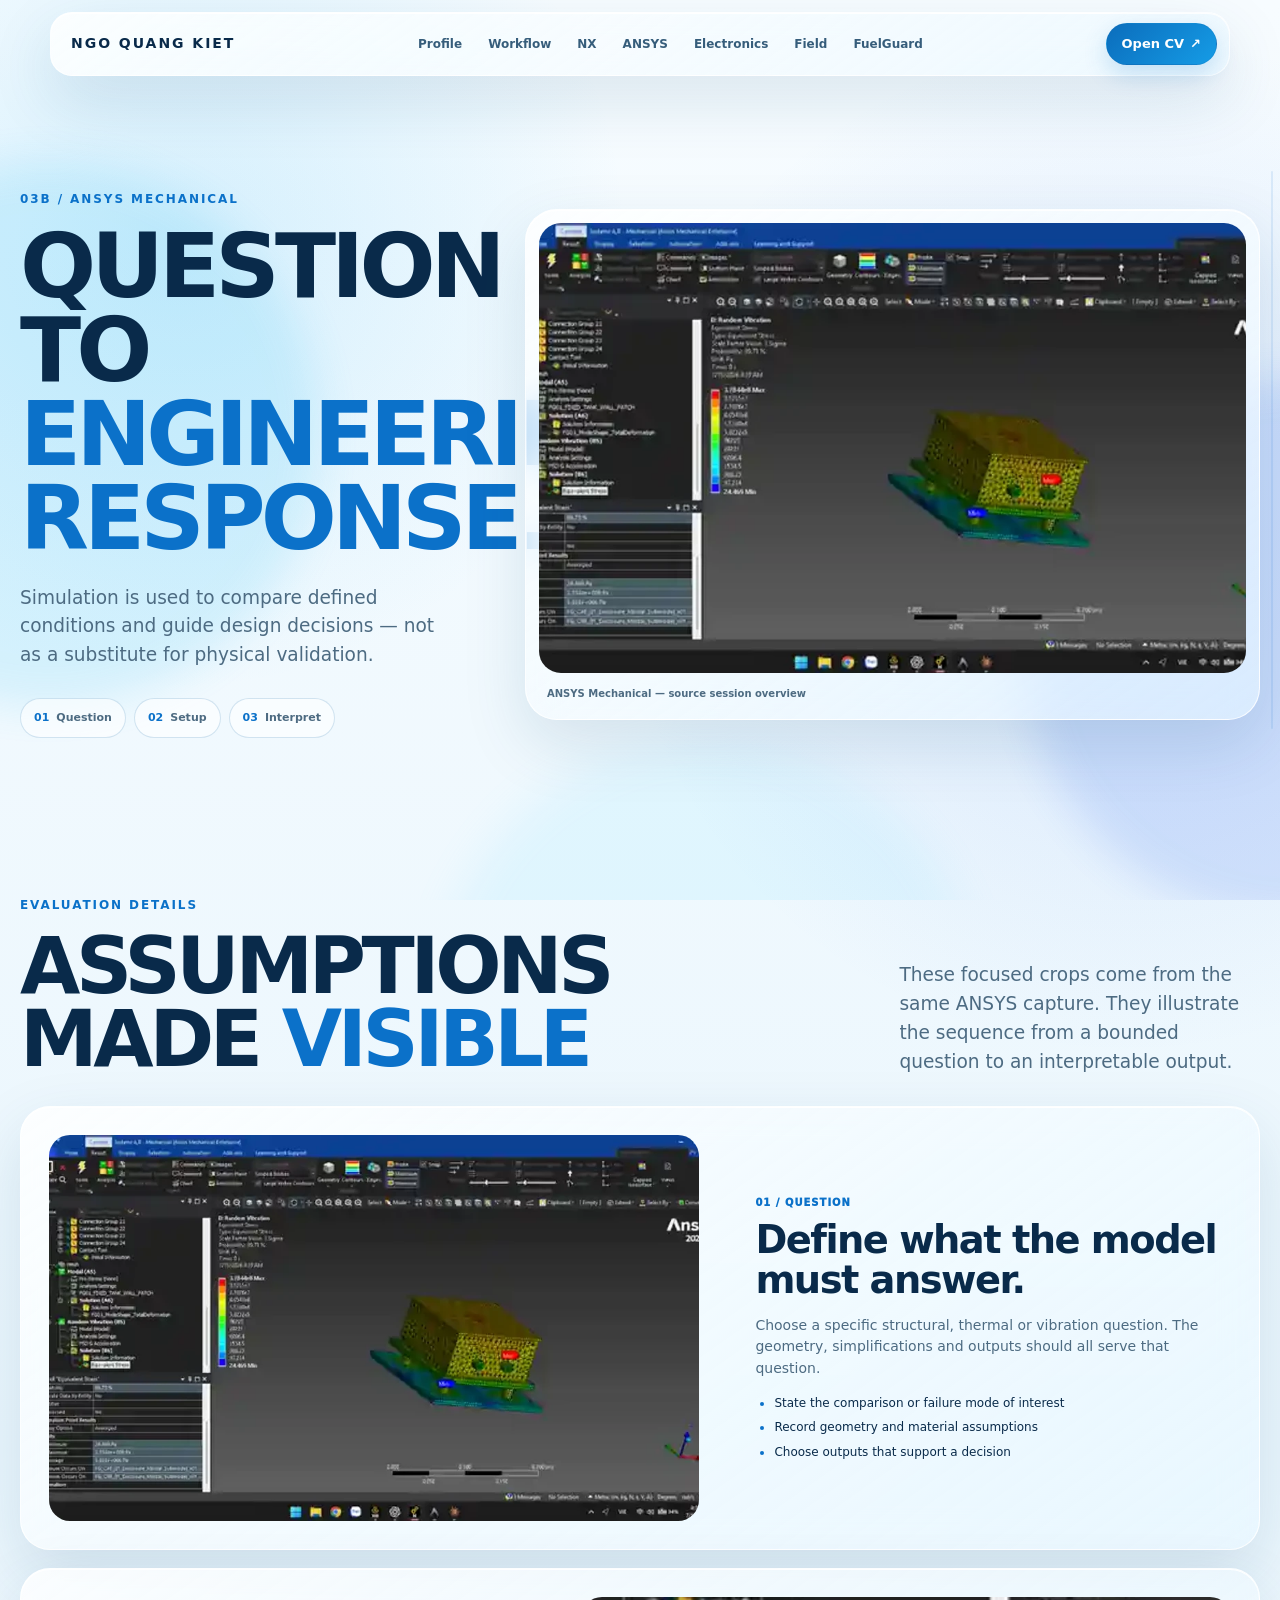
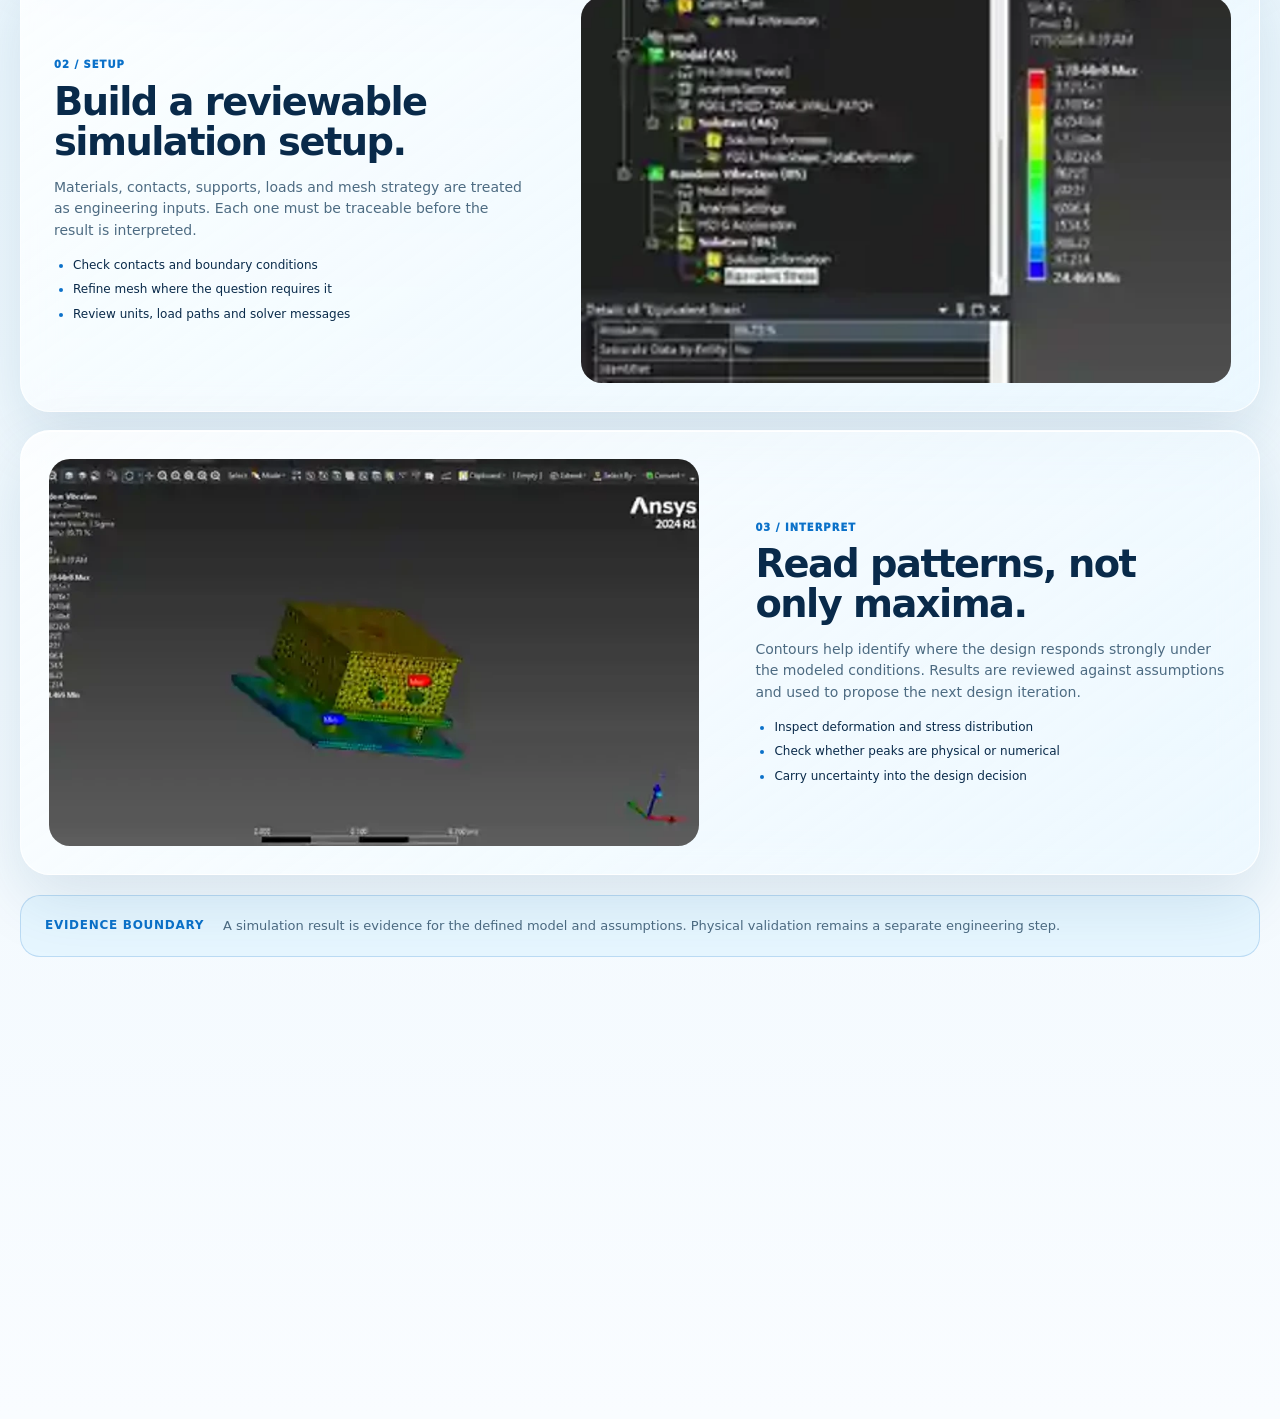
==== commit 678bb3c1: "fix: simplify portfolio cards and use supplied visuals" ====
--- a/ansys.html
+++ b/ansys.html
@@ -6,7 +6,7 @@
   <title>ANSYS Workflow - Ngo Quang Kiet</title>
   <meta name="description" content="A step-by-step ANSYS workflow covering engineering questions, simulation setup and result interpretation.">
   <link rel="icon" href="data:,">
-  <link rel="stylesheet" href="style.css?v=20260927-6">
+  <link rel="stylesheet" href="style.css?v=20260927-7">
 </head>
 <body class="page-shell detail-page">
   <div class="ambient" aria-hidden="true"><span></span><span></span><span></span></div>
@@ -23,7 +23,7 @@
     </section>
 
     <section class="story reveal" aria-labelledby="ansys-process">
-      <div class="section-head split"><div><p class="eyebrow">EVALUATION PROCESS</p><h2 id="ansys-process">ASSUMPTIONS MADE <span>VISIBLE</span></h2></div><p>These focused crops come from the same ANSYS capture. They illustrate the sequence from a bounded question to an interpretable output.</p></div>
+      <div class="section-head split"><div><p class="eyebrow">EVALUATION DETAILS</p><h2 id="ansys-process">ASSUMPTIONS MADE <span>VISIBLE</span></h2></div><p>These focused crops come from the same ANSYS capture. They illustrate the sequence from a bounded question to an interpretable output.</p></div>
       <article class="story-step liquid-glass"><figure class="story-media"><img src="assets/ansys-overview.webp" alt="Full ANSYS Mechanical simulation session"></figure><div class="story-copy"><span class="step-number">01 / QUESTION</span><h3>Define what the model must answer.</h3><p>Choose a specific structural, thermal or vibration question. The geometry, simplifications and outputs should all serve that question.</p><ul><li>State the comparison or failure mode of interest</li><li>Record geometry and material assumptions</li><li>Choose outputs that support a decision</li></ul></div></article>
       <article class="story-step reverse liquid-glass"><figure class="story-media"><img src="assets/ansys-setup.webp" alt="Focused ANSYS project tree and setup view"></figure><div class="story-copy"><span class="step-number">02 / SETUP</span><h3>Build a reviewable simulation setup.</h3><p>Materials, contacts, supports, loads and mesh strategy are treated as engineering inputs. Each one must be traceable before the result is interpreted.</p><ul><li>Check contacts and boundary conditions</li><li>Refine mesh where the question requires it</li><li>Review units, load paths and solver messages</li></ul></div></article>
       <article class="story-step liquid-glass"><figure class="story-media"><img src="assets/ansys-result.webp" alt="Focused ANSYS result contour view"></figure><div class="story-copy"><span class="step-number">03 / INTERPRET</span><h3>Read patterns, not only maxima.</h3><p>Contours help identify where the design responds strongly under the modeled conditions. Results are reviewed against assumptions and used to propose the next design iteration.</p><ul><li>Inspect deformation and stress distribution</li><li>Check whether peaks are physical or numerical</li><li>Carry uncertainty into the design decision</li></ul></div></article>
@@ -33,6 +33,6 @@
     <section class="next-workspace liquid-glass reveal"><div><p class="eyebrow">NEXT WORKSPACE</p><h2>FROM RESPONSE TO <span>SIGNAL PATH.</span></h2></div><a class="btn primary" href="electronics.html">Continue to Electronics &#8594;</a></section>
   </main>
   <div class="progress" aria-hidden="true"><span id="bar"></span></div>
-  <script src="script.js?v=20260927-6"></script>
+  <script src="script.js?v=20260927-7"></script>
 </body>
 </html>
--- a/style.css
+++ b/style.css
@@ -215,13 +215,21 @@
 .discipline-grid { display: grid; grid-template-columns: repeat(2, minmax(0, 1fr)); gap: 18px; }
 .discipline-card { --rx: 0deg; --ry: 0deg; position: relative; overflow: hidden; min-width: 0; padding: 15px; border-radius: var(--radius); text-decoration: none; transform: perspective(1100px) rotateX(var(--rx)) rotateY(var(--ry)); transition: transform .24s ease, box-shadow .24s ease; }
 .discipline-card:hover { box-shadow: 0 30px 74px rgba(11,86,137,.2), inset 0 1px 0 #fff; }
-.discipline-collage { display: grid; grid-template-columns: 1.45fr .55fr; gap: 7px; height: 275px; overflow: hidden; border-radius: 19px; background: #dbeaf3; }
-.discipline-collage img { width: 100%; height: 100%; object-fit: cover; }
+.discipline-preview { height: 300px; overflow: hidden; border-radius: 19px; background: #dbeaf3; }
+.discipline-preview img { width: 100%; height: 100%; object-fit: cover; object-position: center; }
 .discipline-copy { display: grid; grid-template-columns: auto 1fr; column-gap: 13px; padding: 18px 5px 5px; }
 .discipline-copy > span { grid-row: 1 / 4; color: var(--blue); font-size: 11px; font-weight: 950; }
 .discipline-copy h3 { font-size: clamp(20px, 2.5vw, 30px); letter-spacing: -.035em; }
 .discipline-copy p { margin: 6px 0 13px; color: var(--muted); font-size: 13px; }
 .discipline-copy b { color: var(--blue); font-size: 11px; letter-spacing: .035em; text-transform: uppercase; }
+
+.portfolio-board { overflow: hidden; margin: 26px 0; padding: 12px; border-radius: 30px; }
+.portfolio-board > img { width: 100%; height: auto; border-radius: 20px; background: #dbeaf3; }
+.portfolio-board figcaption { display: flex; justify-content: space-between; gap: 24px; padding: 14px 8px 5px; }
+.portfolio-board figcaption b { font-size: 13px; }
+.portfolio-board figcaption span { max-width: 680px; color: var(--muted); font-size: 11px; text-align: right; }
+.portrait-board { width: min(100%, 820px); margin-inline: auto; }
+.field-board-detail { margin-bottom: 70px; }
 
 .field-preview-grid { display: grid; grid-template-columns: repeat(3, minmax(0, 1fr)); gap: 14px; }
 .field-preview-grid .field-photo img { min-height: 315px; aspect-ratio: 4 / 3; }
@@ -320,7 +328,7 @@
   .focus-shot img { aspect-ratio: 16 / 8.8; }
   .contact-card { gap: 24px; }
   .discipline-grid, .field-preview-grid, .detail-hero, .story-step, .story-step.reverse { grid-template-columns: minmax(0, 1fr); }
-  .discipline-collage { height: 245px; }
+  .discipline-preview { height: 245px; }
   .integration-stage { grid-template-columns: minmax(0, 1fr); }
   .integration-copy { padding: 6px 4px; }
   .integration-steps { grid-column: auto; grid-template-columns: 1fr; }
@@ -344,8 +352,11 @@
   .robex-layout .field-photo:first-child img, .robex-layout .field-photo:last-child img { aspect-ratio: 4 / 3; }
   .drive-row { padding-inline: 11px; }
   .progress { display: none; }
-  .discipline-collage { grid-template-columns: 1fr; height: 310px; }
-  .discipline-collage img:last-child { display: none; }
+  .discipline-preview { height: 260px; }
+  .portfolio-board { padding: 8px; border-radius: 22px; }
+  .portfolio-board > img { border-radius: 15px; }
+  .portfolio-board figcaption { align-items: flex-start; flex-direction: column; gap: 4px; }
+  .portfolio-board figcaption span { text-align: left; }
   .field-preview-grid .field-photo img { min-height: 260px; }
   .story-gallery.two { grid-template-columns: 1fr; }
   .story-gallery img { height: 250px; }
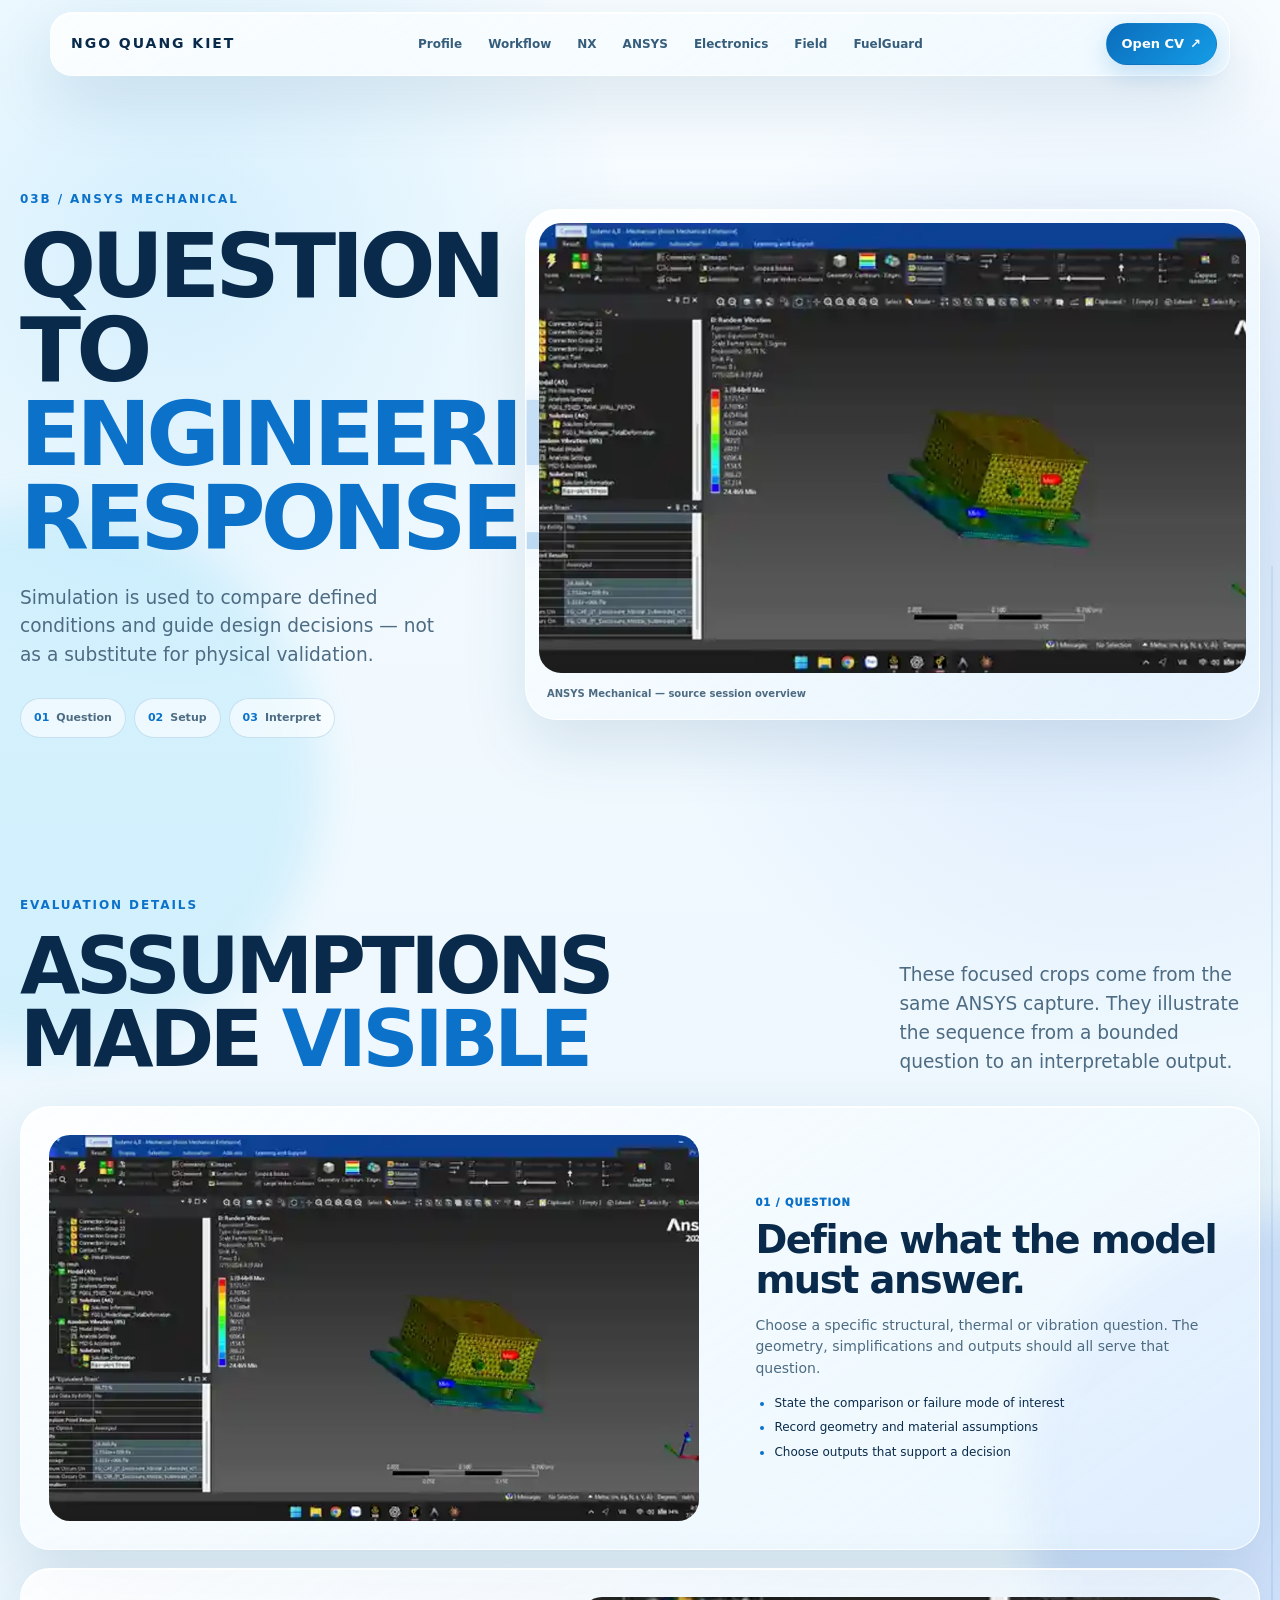
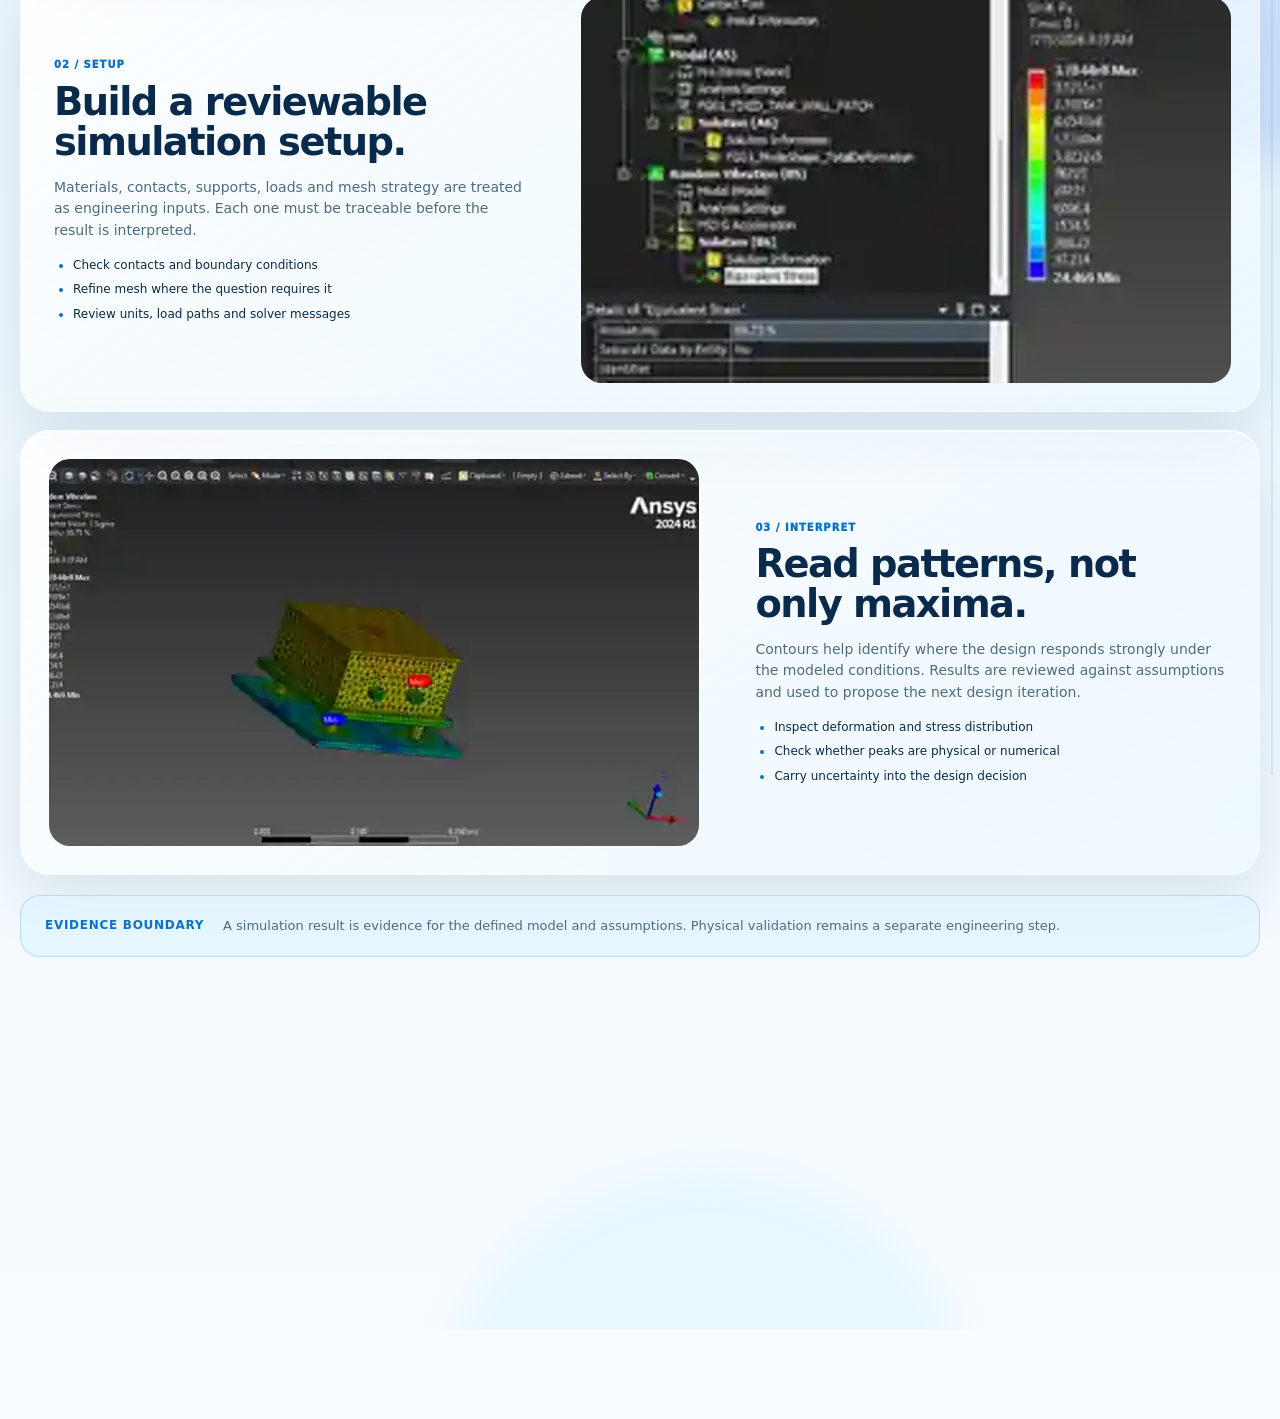
==== commit a69c1f47: "feat: enrich electronics and smooth page motion" ====
--- a/ansys.html
+++ b/ansys.html
@@ -6,7 +6,7 @@
   <title>ANSYS Workflow - Ngo Quang Kiet</title>
   <meta name="description" content="A step-by-step ANSYS workflow covering engineering questions, simulation setup and result interpretation.">
   <link rel="icon" href="data:,">
-  <link rel="stylesheet" href="style.css?v=20260927-7">
+  <link rel="stylesheet" href="style.css?v=20260927-11">
 </head>
 <body class="page-shell detail-page">
   <div class="ambient" aria-hidden="true"><span></span><span></span><span></span></div>
@@ -33,6 +33,6 @@
     <section class="next-workspace liquid-glass reveal"><div><p class="eyebrow">NEXT WORKSPACE</p><h2>FROM RESPONSE TO <span>SIGNAL PATH.</span></h2></div><a class="btn primary" href="electronics.html">Continue to Electronics &#8594;</a></section>
   </main>
   <div class="progress" aria-hidden="true"><span id="bar"></span></div>
-  <script src="script.js?v=20260927-7"></script>
+  <script src="script.js?v=20260927-11"></script>
 </body>
 </html>
--- a/style.css
+++ b/style.css
@@ -24,13 +24,14 @@
     linear-gradient(180deg, #f7fcff 0%, #eaf6fd 48%, #f9fcff 100%);
   font-family: Inter, ui-sans-serif, system-ui, -apple-system, BlinkMacSystemFont, "Segoe UI", sans-serif;
   line-height: 1.55;
+  animation: page-shell-in .56s cubic-bezier(.2,.72,.25,1) both;
 }
 
 a { color: inherit; }
 img { display: block; max-width: 100%; }
 button { font: inherit; color: inherit; }
 
-.ambient { position: fixed; inset: 0; z-index: -1; overflow: hidden; pointer-events: none; }
+.ambient { position: fixed; inset: -36px 0 0; z-index: -1; overflow: hidden; pointer-events: none; transform: translate3d(0, calc(var(--scroll-shift, 0) * 1px), 0); will-change: transform; }
 .ambient span { position: absolute; width: 34rem; height: 34rem; border-radius: 50%; filter: blur(20px); opacity: 0.16; animation: drift 18s ease-in-out infinite alternate; }
 .ambient span:nth-child(1) { left: -14rem; top: 18%; background: #43c7f4; }
 .ambient span:nth-child(2) { right: -18rem; top: 42%; background: #4478f0; animation-delay: -6s; }
@@ -89,8 +90,8 @@
 .skills small { margin-top: 7px; color: var(--muted); font-size: 11px; line-height: 1.45; }
 
 .profile-card { --rx: 0deg; --ry: 0deg; justify-self: end; width: min(100%, 350px); padding: 24px; border-radius: 38px; text-align: center; transform: perspective(900px) rotateX(var(--rx)) rotateY(var(--ry)); transition: transform .22s ease, box-shadow .22s ease; }
-.portrait-frame { overflow: hidden; aspect-ratio: 1 / 1.04; border-radius: 27px; background: linear-gradient(145deg, #d4efff, #fff); }
-.portrait { width: 100%; height: 100%; object-fit: cover; image-rendering: auto; }
+.portrait-frame { overflow: hidden; width: 88%; aspect-ratio: 1; margin: 0 auto; border: 5px solid rgba(255,255,255,.9); border-radius: 50%; background: #fff; box-shadow: 0 14px 34px rgba(11,76,119,.12); }
+.portrait { width: 100%; height: 100%; border-radius: 50%; object-fit: cover; object-position: center 48%; image-rendering: auto; transform: scale(1.27); }
 .profile-card p { margin: 22px 0 5px; font-size: 20px; font-weight: 900; line-height: 1.18; }
 .profile-card > span { color: var(--muted); font-size: 12px; }
 
@@ -202,15 +203,17 @@
 
 .progress { position: fixed; z-index: 20; right: 7px; top: 19%; width: 2px; height: 62%; border-radius: 2px; background: rgba(11,113,201,.1); }
 .progress span { display: block; width: 100%; height: 0; border-radius: inherit; background: linear-gradient(#53c7f4, #0b71c9); }
-.reveal { opacity: 0; transform: translateY(14px); transition: opacity .65s ease, transform .65s ease; }
-.reveal.visible { opacity: 1; transform: translateY(0); }
+.reveal, .motion-item { opacity: 0; transform: translate3d(var(--motion-x, 0), 30px, 0) scale(.985); filter: blur(5px); transition: opacity .82s cubic-bezier(.2,.72,.25,1), transform .82s cubic-bezier(.2,.72,.25,1), filter .72s ease; transition-delay: var(--motion-delay, 0ms); }
+.reveal.visible, .motion-item.visible { opacity: 1; transform: translate3d(0, 0, 0) scale(1); filter: blur(0); }
+.story-step.motion-item { --motion-x: -20px; }
+.story-step.reverse.motion-item { --motion-x: 20px; }
 
 /* Cross-page navigation and expanded workflow pages */
 @view-transition { navigation: auto; }
 ::view-transition-old(root) { animation: page-out .18s ease both; }
 ::view-transition-new(root) { animation: page-in .34s cubic-bezier(.2,.72,.25,1) both; }
-.page-shell { transition: opacity .18s ease, transform .18s ease, filter .18s ease; }
-.page-shell.is-leaving { opacity: 0; transform: translateY(7px); filter: blur(3px); }
+.page-shell { transition: opacity .28s ease, transform .28s cubic-bezier(.4,0,.2,1), filter .28s ease; }
+.page-shell.is-leaving { opacity: 0; transform: translateY(-10px) scale(.992); filter: blur(5px); }
 
 .discipline-grid { display: grid; grid-template-columns: repeat(2, minmax(0, 1fr)); gap: 18px; }
 .discipline-card { --rx: 0deg; --ry: 0deg; position: relative; overflow: hidden; min-width: 0; padding: 15px; border-radius: var(--radius); text-decoration: none; transform: perspective(1100px) rotateX(var(--rx)) rotateY(var(--ry)); transition: transform .24s ease, box-shadow .24s ease; }
@@ -266,6 +269,7 @@
 .story-step.reverse .story-copy { grid-column: 1; grid-row: 1; }
 .story-media { overflow: hidden; margin: 0; border-radius: 21px; background: #dbeaf3; }
 .story-media img { width: 100%; aspect-ratio: 16 / 9.5; object-fit: cover; }
+.nx-page .detail-media img, .nx-page .story-media img { aspect-ratio: 1919 / 1079; object-fit: contain; background: #fff; }
 .story-copy { padding: 10px 5px; }
 .step-number { display: block; margin-bottom: 9px; color: var(--blue); font-size: 10px; font-weight: 950; letter-spacing: .1em; }
 .story-copy h3 { max-width: 480px; font-size: clamp(25px, 3vw, 39px); line-height: 1.05; letter-spacing: -.04em; }
@@ -279,6 +283,23 @@
 .evidence-note b { color: var(--blue); font-size: 12px; letter-spacing: .06em; text-transform: uppercase; }
 .evidence-note p { margin: 0; color: var(--muted); font-size: 13px; }
 
+.signal-section, .prototype-review { padding: 100px 0 30px; }
+.signal-chain { display: grid; grid-template-columns: repeat(4, minmax(0, 1fr)); gap: 11px; margin: 0; padding: 0; list-style: none; }
+.signal-chain li { position: relative; min-height: 190px; padding: 22px; border-radius: 24px; }
+.signal-chain li:not(:last-child)::after { content: ""; position: absolute; z-index: 2; right: -8px; top: 34px; width: 14px; height: 14px; border-top: 2px solid rgba(11,113,201,.38); border-right: 2px solid rgba(11,113,201,.38); transform: rotate(45deg); }
+.signal-chain span { display: grid; width: 36px; height: 36px; margin-bottom: 18px; place-items: center; border-radius: 50%; background: linear-gradient(135deg, #0b6dbc, #25a4ef); color: #fff; font-size: 10px; font-weight: 950; }
+.signal-chain b { display: block; font-size: 15px; }
+.signal-chain p { margin: 8px 0 0; color: var(--muted); font-size: 12px; }
+.electronics-contain img { object-fit: contain; background: #0d1117; }
+.review-grid { display: grid; grid-template-columns: repeat(2, minmax(0, 1fr)); gap: 16px; }
+.review-panel { padding: clamp(24px, 4vw, 38px); border-radius: 28px; }
+.review-panel h3 { margin-top: 15px; font-size: clamp(24px, 3vw, 34px); line-height: 1.08; letter-spacing: -.04em; }
+.review-panel ul { display: grid; gap: 10px; margin: 22px 0 0; padding-left: 20px; color: var(--muted); font-size: 13px; }
+.review-panel li::marker { color: var(--blue); }
+.review-label { display: inline-flex; padding: 6px 9px; border-radius: 999px; font-size: 9px; font-weight: 950; letter-spacing: .08em; }
+.review-label.confirmed { background: rgba(16,131,84,.1); color: #08714d; }
+.review-label.pending { background: rgba(201,124,11,.1); color: #94600d; }
+
 .field-evidence { padding: 100px 0 28px; }
 .gallery-strip { display: grid; grid-template-columns: repeat(3, minmax(0, 1fr)); gap: 14px; }
 .gallery-strip figure { overflow: hidden; margin: 0; padding: 11px; border-radius: 24px; }
@@ -288,8 +309,9 @@
 .next-workspace h2 { max-width: 820px; font-size: clamp(34px, 5vw, 63px); }
 .next-workspace .btn { flex: 0 0 auto; }
 
-@keyframes page-out { to { opacity: 0; transform: translateY(7px); filter: blur(3px); } }
-@keyframes page-in { from { opacity: 0; transform: translateY(9px); filter: blur(4px); } }
+@keyframes page-out { to { opacity: 0; transform: translateY(-10px) scale(.992); filter: blur(5px); } }
+@keyframes page-in { from { opacity: 0; transform: translateY(14px) scale(.994); filter: blur(6px); } }
+@keyframes page-shell-in { from { opacity: 0; transform: translateY(10px); filter: blur(4px); } }
 
 @keyframes drift { from { transform: translate3d(-2%, -2%, 0) scale(.96); } to { transform: translate3d(5%, 4%, 0) scale(1.04); } }
 
@@ -305,6 +327,8 @@
   .integration-stage { grid-template-columns: minmax(0, 1fr) minmax(250px, .72fr); }
   .integration-steps { grid-column: 1 / -1; grid-template-columns: repeat(5, minmax(0, 1fr)); }
   .integration-steps li { grid-template-columns: 1fr; grid-template-areas: "number" "title" "detail"; align-content: center; }
+  .signal-chain { grid-template-columns: repeat(2, minmax(0, 1fr)); }
+  .signal-chain li:nth-child(2)::after { display: none; }
 }
 
 @media (max-width: 780px) {
@@ -327,7 +351,7 @@
   .focus-gallery, .process-list { grid-template-columns: 1fr; }
   .focus-shot img { aspect-ratio: 16 / 8.8; }
   .contact-card { gap: 24px; }
-  .discipline-grid, .field-preview-grid, .detail-hero, .story-step, .story-step.reverse { grid-template-columns: minmax(0, 1fr); }
+  .discipline-grid, .field-preview-grid, .detail-hero, .story-step, .story-step.reverse, .review-grid { grid-template-columns: minmax(0, 1fr); }
   .discipline-preview { height: 245px; }
   .integration-stage { grid-template-columns: minmax(0, 1fr); }
   .integration-copy { padding: 6px 4px; }
@@ -361,11 +385,16 @@
   .story-gallery.two { grid-template-columns: 1fr; }
   .story-gallery img { height: 250px; }
   .evidence-note { grid-template-columns: 1fr; gap: 6px; }
+  .signal-chain { grid-template-columns: 1fr; }
+  .signal-chain li { min-height: 0; }
+  .signal-chain li::after { display: none; }
 }
 
 @media (prefers-reduced-motion: reduce) {
   html { scroll-behavior: auto; }
   *, *::before, *::after { animation-duration: .01ms !important; animation-iteration-count: 1 !important; transition-duration: .01ms !important; }
-  .reveal { opacity: 1; transform: none; }
+  body { animation: none; }
+  .ambient { transform: none; }
+  .reveal, .motion-item { opacity: 1; transform: none; filter: none; }
   .page-shell.is-leaving { opacity: 1; transform: none; filter: none; }
 }
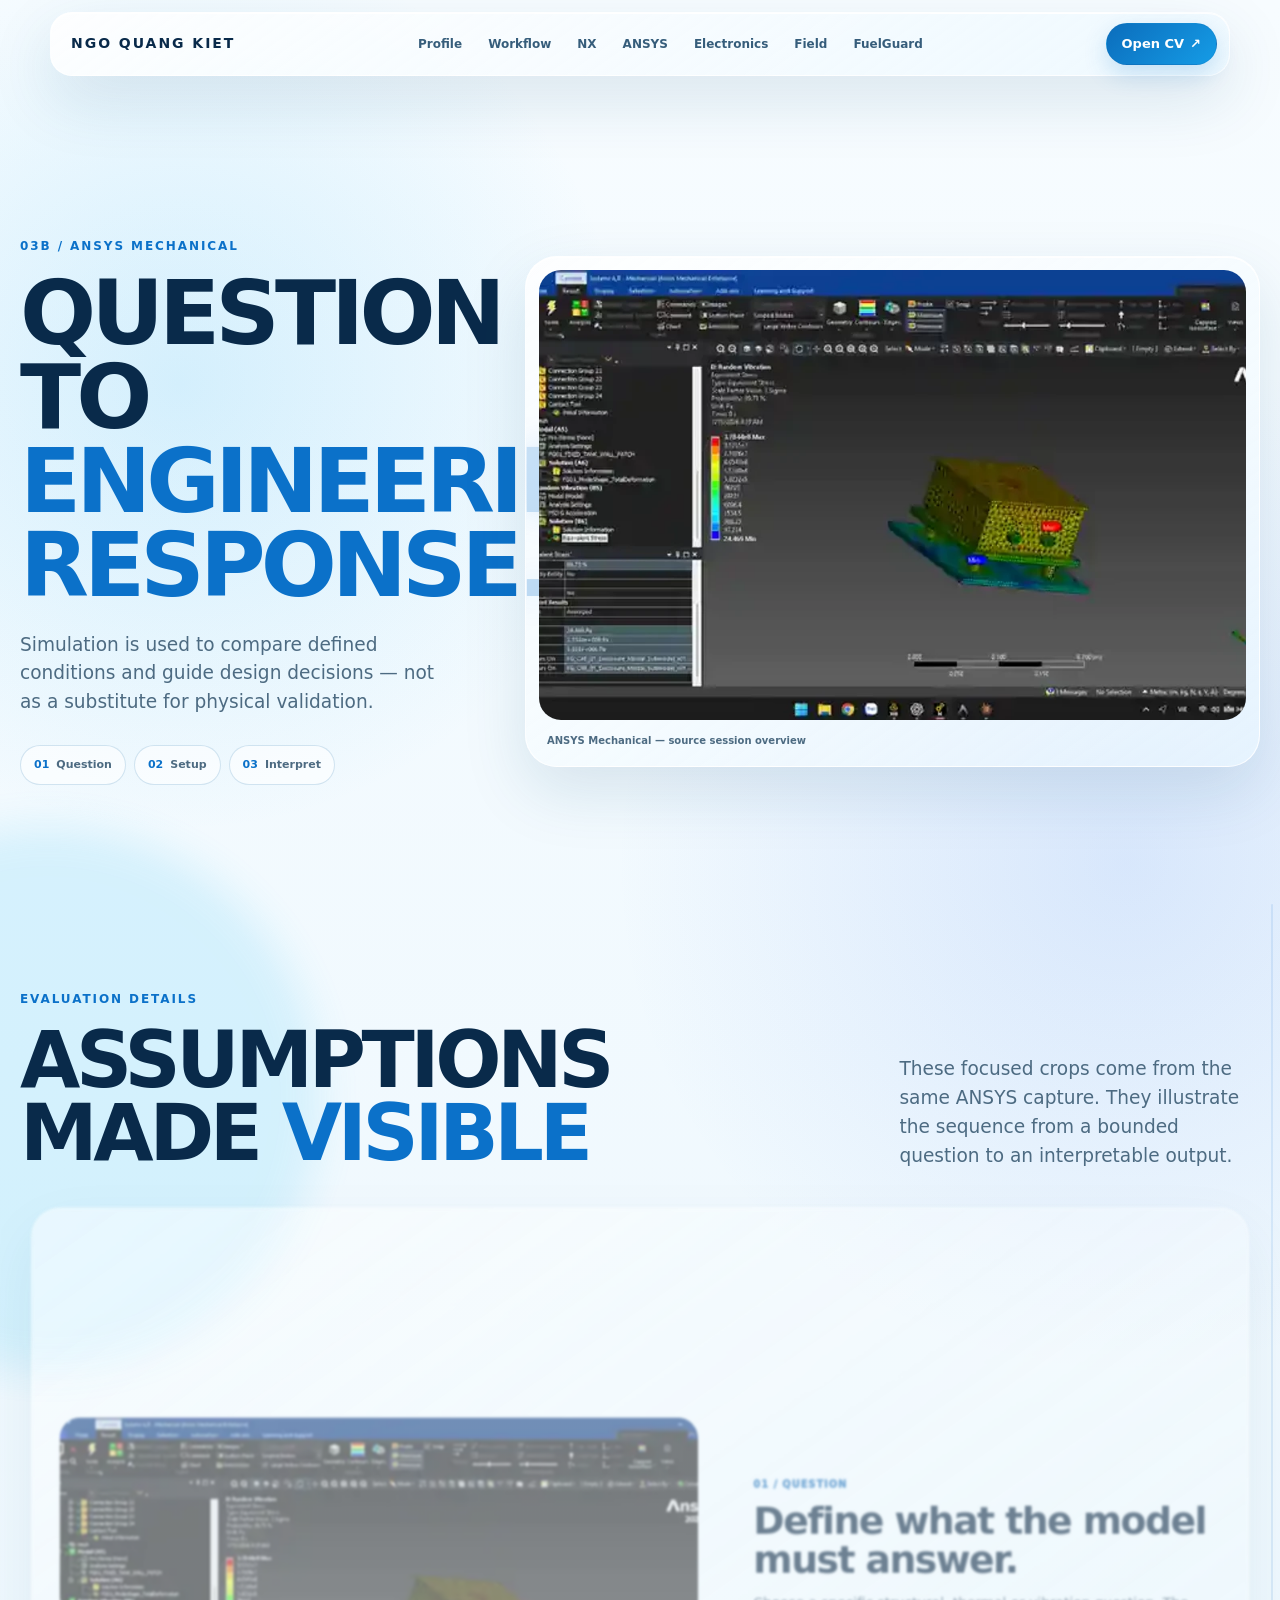
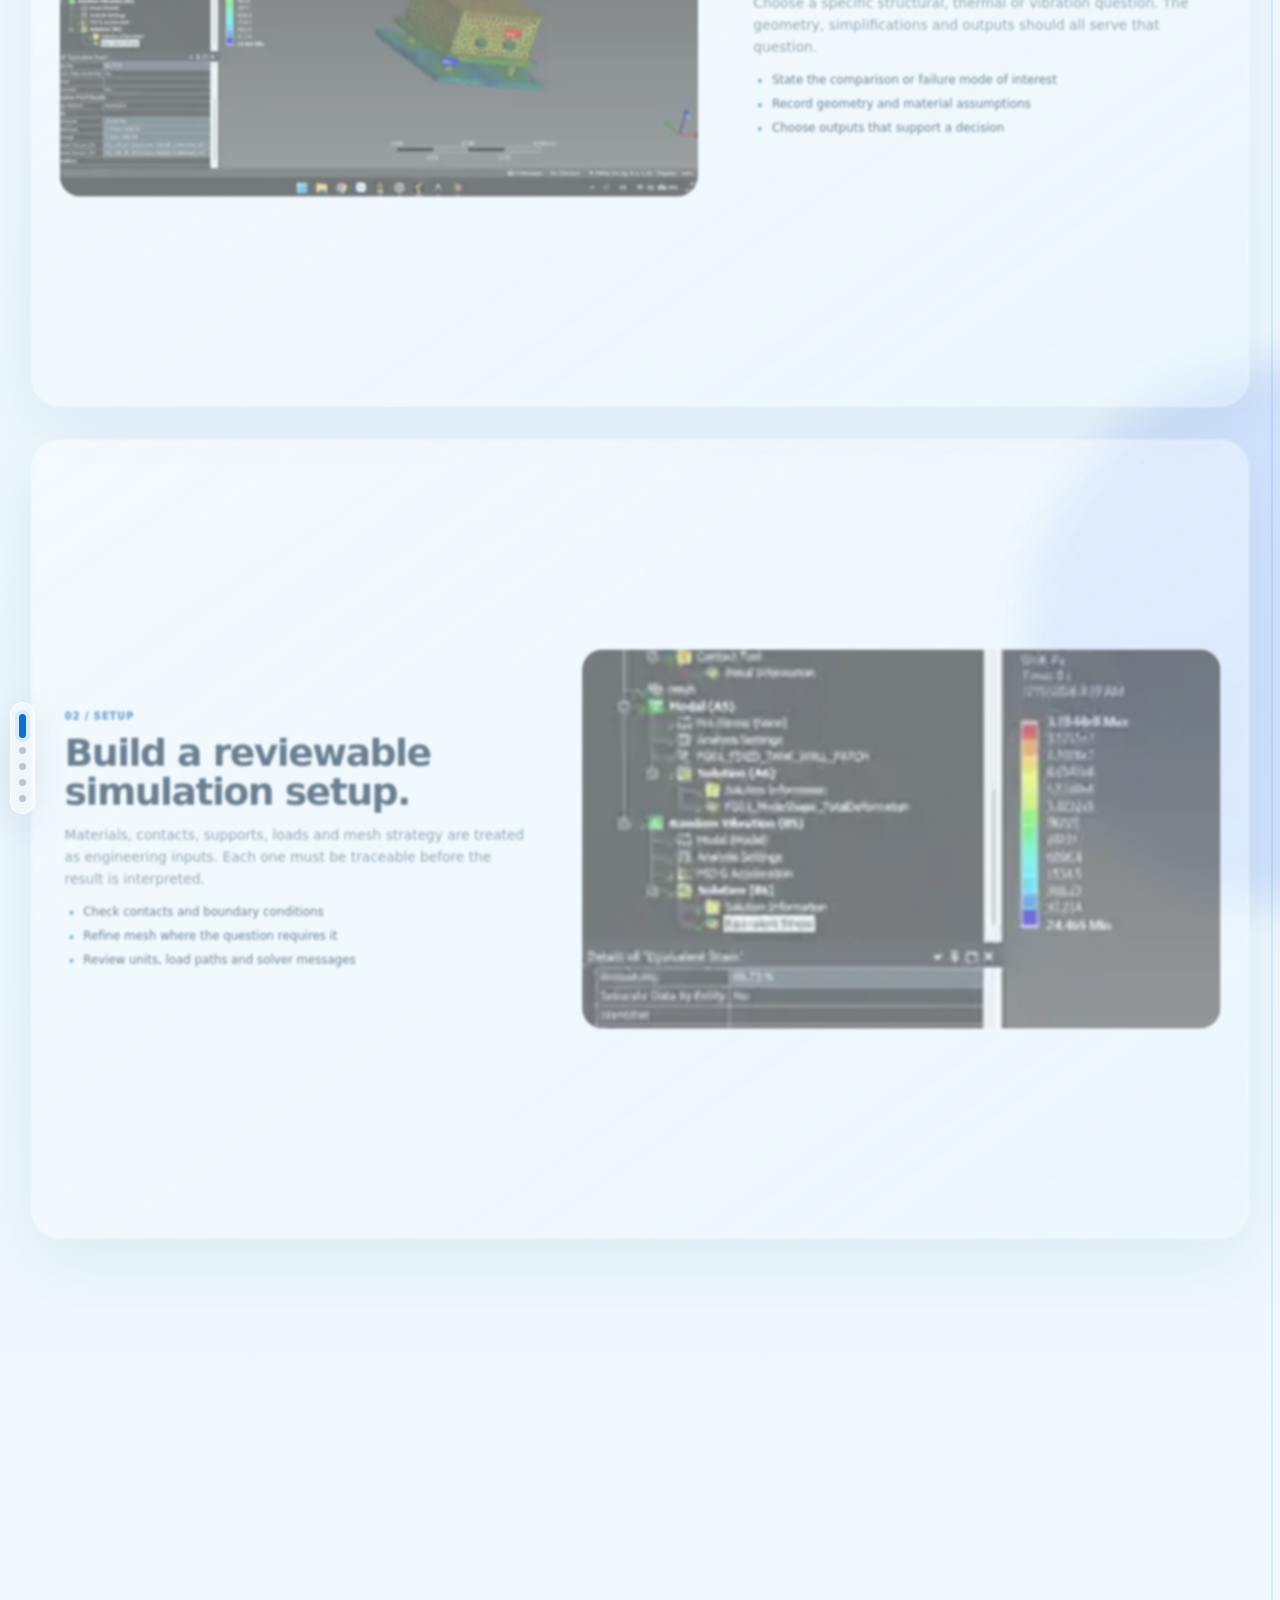
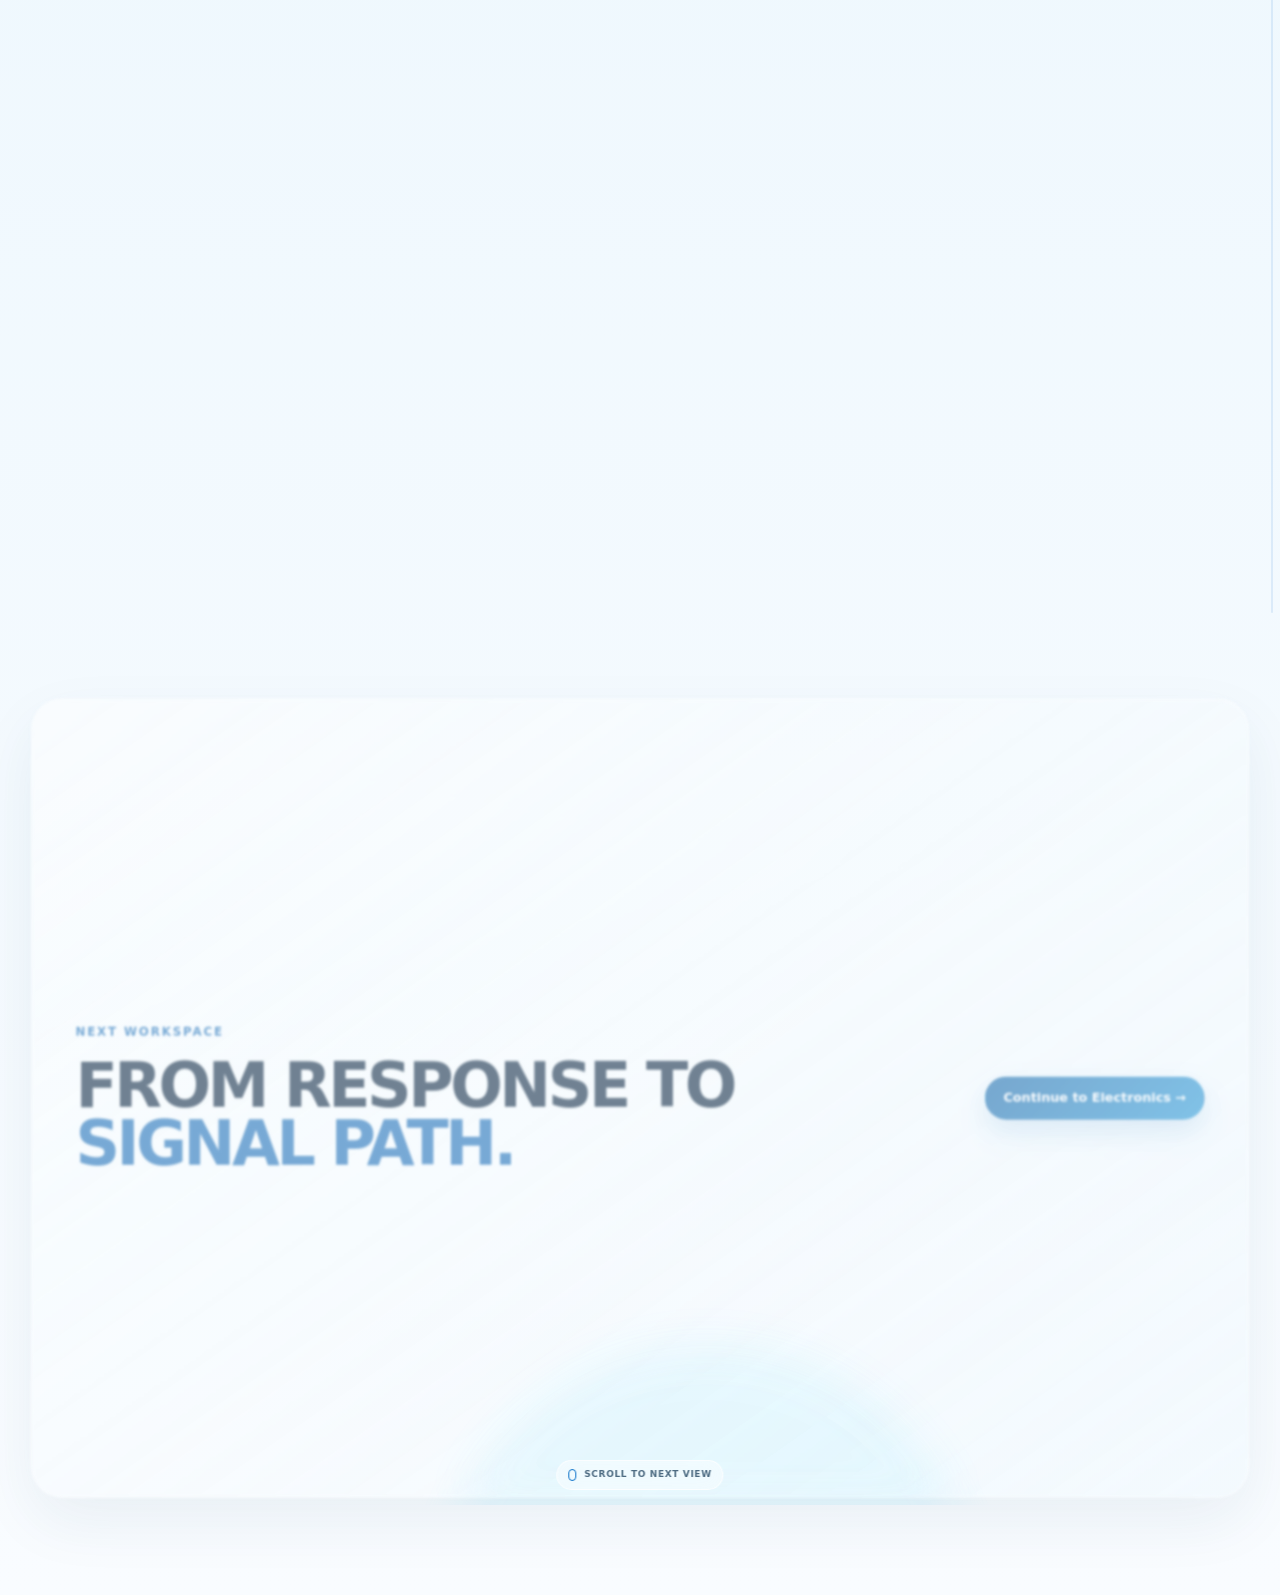
==== commit 82dae733: "fix: use slide navigation and remove repeated electronics crops" ====
--- a/ansys.html
+++ b/ansys.html
@@ -6,9 +6,9 @@
   <title>ANSYS Workflow - Ngo Quang Kiet</title>
   <meta name="description" content="A step-by-step ANSYS workflow covering engineering questions, simulation setup and result interpretation.">
   <link rel="icon" href="data:,">
-  <link rel="stylesheet" href="style.css?v=20260927-11">
+  <link rel="stylesheet" href="style.css?v=20260927-12">
 </head>
-<body class="page-shell detail-page">
+<body class="page-shell detail-page slide-page">
   <div class="ambient" aria-hidden="true"><span></span><span></span><span></span></div>
   <header class="top liquid-glass">
     <a class="brand" href="index.html#profile">NGO QUANG KIET</a>
@@ -33,6 +33,6 @@
     <section class="next-workspace liquid-glass reveal"><div><p class="eyebrow">NEXT WORKSPACE</p><h2>FROM RESPONSE TO <span>SIGNAL PATH.</span></h2></div><a class="btn primary" href="electronics.html">Continue to Electronics &#8594;</a></section>
   </main>
   <div class="progress" aria-hidden="true"><span id="bar"></span></div>
-  <script src="script.js?v=20260927-11"></script>
+  <script src="script.js?v=20260927-12"></script>
 </body>
 </html>
--- a/style.css
+++ b/style.css
@@ -290,7 +290,16 @@
 .signal-chain span { display: grid; width: 36px; height: 36px; margin-bottom: 18px; place-items: center; border-radius: 50%; background: linear-gradient(135deg, #0b6dbc, #25a4ef); color: #fff; font-size: 10px; font-weight: 950; }
 .signal-chain b { display: block; font-size: 15px; }
 .signal-chain p { margin: 8px 0 0; color: var(--muted); font-size: 12px; }
-.electronics-contain img { object-fit: contain; background: #0d1117; }
+.prototype-slide { padding: 100px 0 30px; }
+.prototype-layout { display: grid; grid-template-columns: minmax(0, 1.1fr) minmax(300px, .9fr); gap: clamp(28px, 5vw, 64px); align-items: center; padding: clamp(28px, 5vw, 54px); border-radius: 30px; }
+.prototype-map { display: grid; grid-template-columns: 1fr 22px 1fr 22px 1fr 22px 1fr; align-items: center; gap: 7px; }
+.prototype-map span { display: grid; min-height: 112px; padding: 16px 10px; place-content: center; border: 1px solid rgba(11,113,201,.16); border-radius: 20px; background: rgba(255,255,255,.68); font-size: 11px; font-weight: 850; text-align: center; }
+.prototype-map b { display: block; margin-bottom: 5px; color: var(--blue); font-size: 18px; }
+.prototype-map i { width: 12px; height: 12px; border-top: 2px solid rgba(11,113,201,.4); border-right: 2px solid rgba(11,113,201,.4); transform: rotate(45deg); }
+.prototype-copy h3 { font-size: clamp(28px, 3.5vw, 44px); line-height: 1.05; letter-spacing: -.045em; }
+.prototype-copy p { margin: 15px 0; color: var(--muted); font-size: 14px; }
+.prototype-copy ul { display: grid; gap: 7px; margin: 0; padding-left: 19px; font-size: 12px; }
+.prototype-copy li::marker { color: var(--blue); }
 .review-grid { display: grid; grid-template-columns: repeat(2, minmax(0, 1fr)); gap: 16px; }
 .review-panel { padding: clamp(24px, 4vw, 38px); border-radius: 28px; }
 .review-panel h3 { margin-top: 15px; font-size: clamp(24px, 3vw, 34px); line-height: 1.08; letter-spacing: -.04em; }
@@ -308,6 +317,18 @@
 .next-workspace { display: flex; justify-content: space-between; align-items: center; gap: 28px; margin: 100px 0 90px; padding: clamp(25px, 4vw, 44px); border-radius: 32px; }
 .next-workspace h2 { max-width: 820px; font-size: clamp(34px, 5vw, 63px); }
 .next-workspace .btn { flex: 0 0 auto; }
+
+/* Full-screen story mode for detail pages */
+.slide-mode { scroll-snap-type: y mandatory; }
+.slide-page .slide-panel-target { min-height: calc(100svh - 86px); scroll-margin-top: 84px; scroll-snap-align: start; scroll-snap-stop: always; transition: opacity .55s ease, transform .7s cubic-bezier(.2,.72,.25,1), filter .55s ease; }
+.slide-page .slide-panel-target.visible:not(.slide-active) { opacity: .58; transform: scale(.982); filter: saturate(.82) blur(1px); }
+.slide-page .slide-panel-target.visible.slide-active { opacity: 1; transform: scale(1); filter: none; }
+.slide-page .story-step.slide-panel-target { align-content: center; }
+.slide-nav { position: fixed; z-index: 22; left: max(10px, calc((100vw - 1320px) / 2)); top: 50%; display: grid; gap: 9px; padding: 11px 8px; border: 1px solid rgba(255,255,255,.8); border-radius: 999px; background: rgba(247,252,255,.64); box-shadow: 0 12px 36px rgba(16,75,116,.12); backdrop-filter: blur(14px); transform: translateY(-50%); }
+.slide-nav button { width: 7px; height: 7px; padding: 0; border: 0; border-radius: 50%; background: rgba(9,42,74,.24); cursor: pointer; transition: height .25s ease, background .25s ease, box-shadow .25s ease; }
+.slide-nav button[aria-current="true"] { height: 24px; border-radius: 999px; background: var(--blue); box-shadow: 0 0 0 4px rgba(11,113,201,.1); }
+.slide-cue { position: fixed; z-index: 21; left: 50%; bottom: 15px; display: flex; align-items: center; gap: 8px; padding: 7px 11px; border: 1px solid rgba(255,255,255,.76); border-radius: 999px; background: rgba(247,252,255,.7); color: var(--muted); font-size: 9px; font-weight: 850; letter-spacing: .07em; backdrop-filter: blur(12px); transform: translateX(-50%); pointer-events: none; }
+.slide-cue::before { content: ""; width: 6px; height: 10px; border: 1.5px solid var(--blue); border-radius: 6px; }
 
 @keyframes page-out { to { opacity: 0; transform: translateY(-10px) scale(.992); filter: blur(5px); } }
 @keyframes page-in { from { opacity: 0; transform: translateY(14px) scale(.994); filter: blur(6px); } }
@@ -329,6 +350,7 @@
   .integration-steps li { grid-template-columns: 1fr; grid-template-areas: "number" "title" "detail"; align-content: center; }
   .signal-chain { grid-template-columns: repeat(2, minmax(0, 1fr)); }
   .signal-chain li:nth-child(2)::after { display: none; }
+  .prototype-layout { grid-template-columns: 1fr; }
 }
 
 @media (max-width: 780px) {
@@ -365,6 +387,9 @@
   .gallery-strip { grid-template-columns: 1fr; }
   .gallery-strip img { height: auto; aspect-ratio: 4 / 3; }
   .next-workspace { align-items: flex-start; flex-direction: column; }
+  .slide-mode { scroll-snap-type: y proximity; }
+  .slide-page .slide-panel-target { min-height: auto; }
+  .slide-nav, .slide-cue { display: none; }
 }
 
 @media (max-width: 520px) {
@@ -388,6 +413,9 @@
   .signal-chain { grid-template-columns: 1fr; }
   .signal-chain li { min-height: 0; }
   .signal-chain li::after { display: none; }
+  .prototype-map { grid-template-columns: 1fr; }
+  .prototype-map i { justify-self: center; transform: rotate(135deg); }
+  .prototype-map span { min-height: 78px; }
 }
 
 @media (prefers-reduced-motion: reduce) {
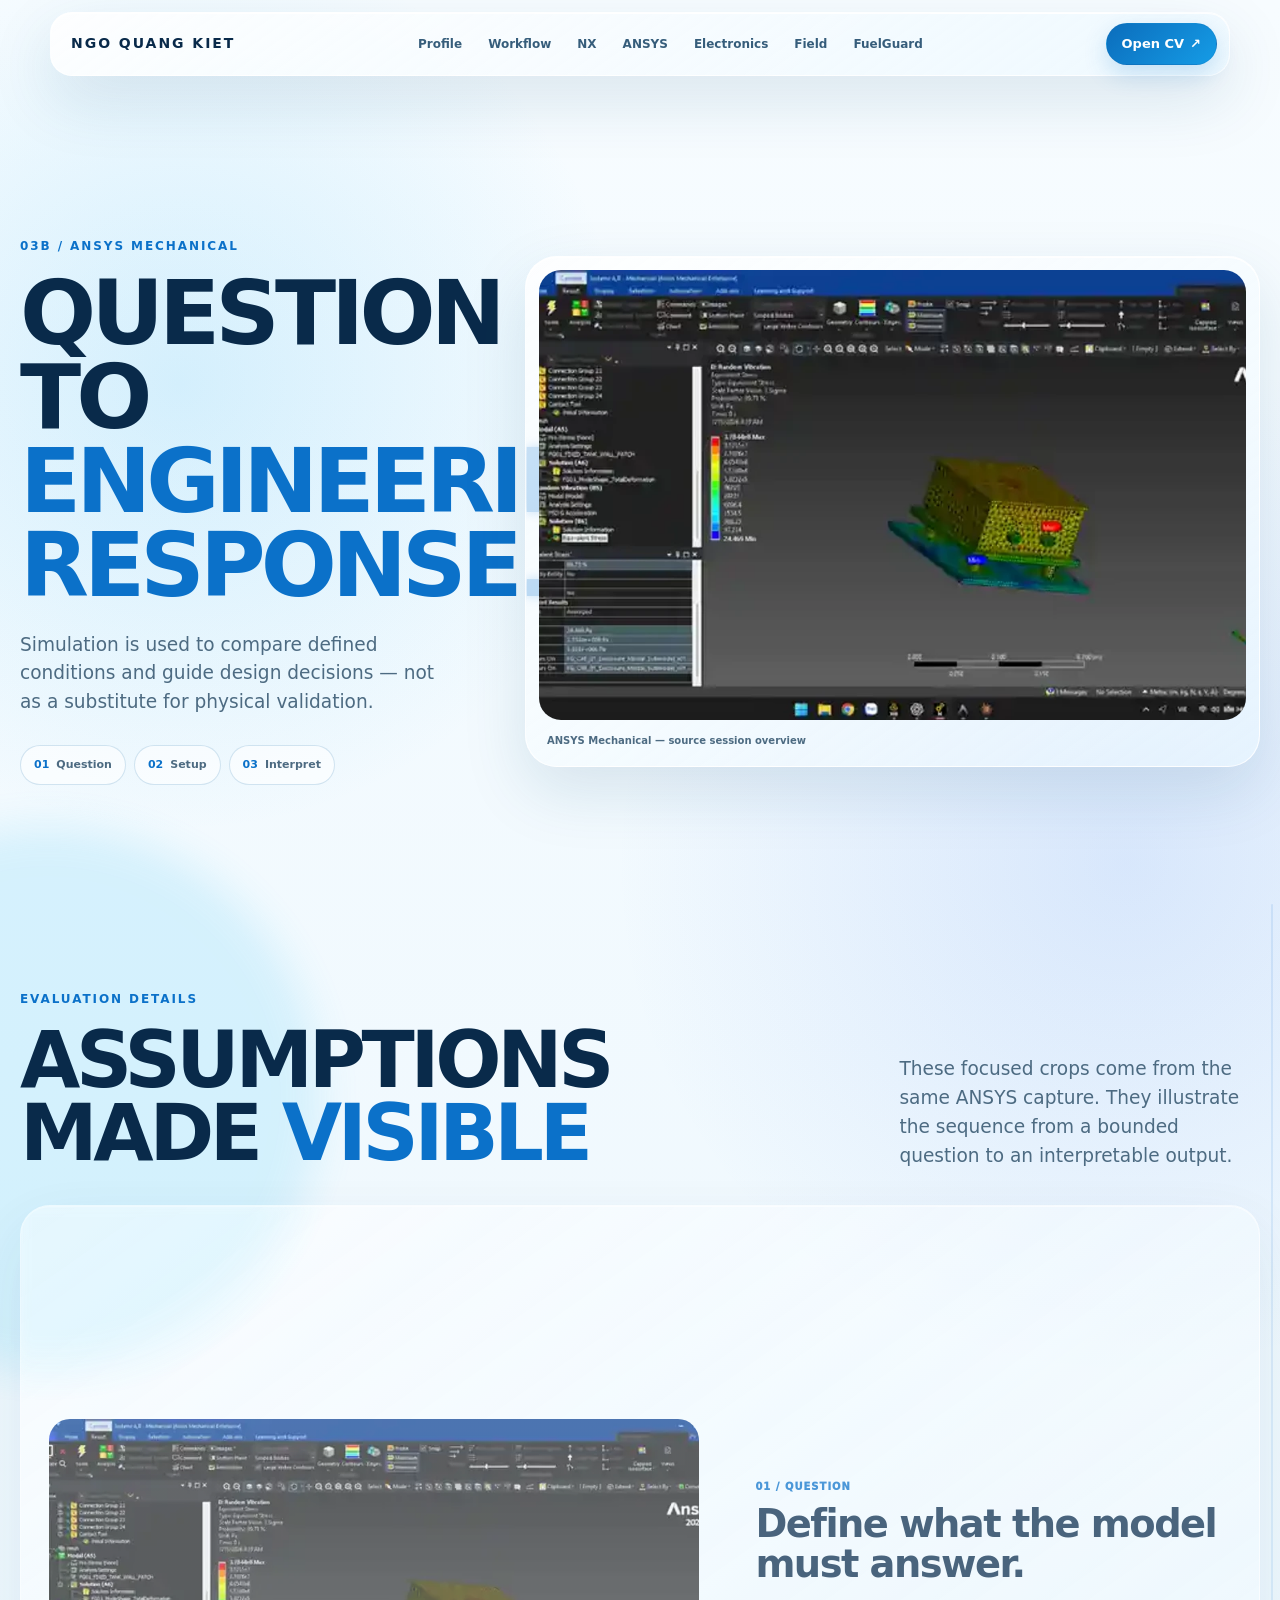
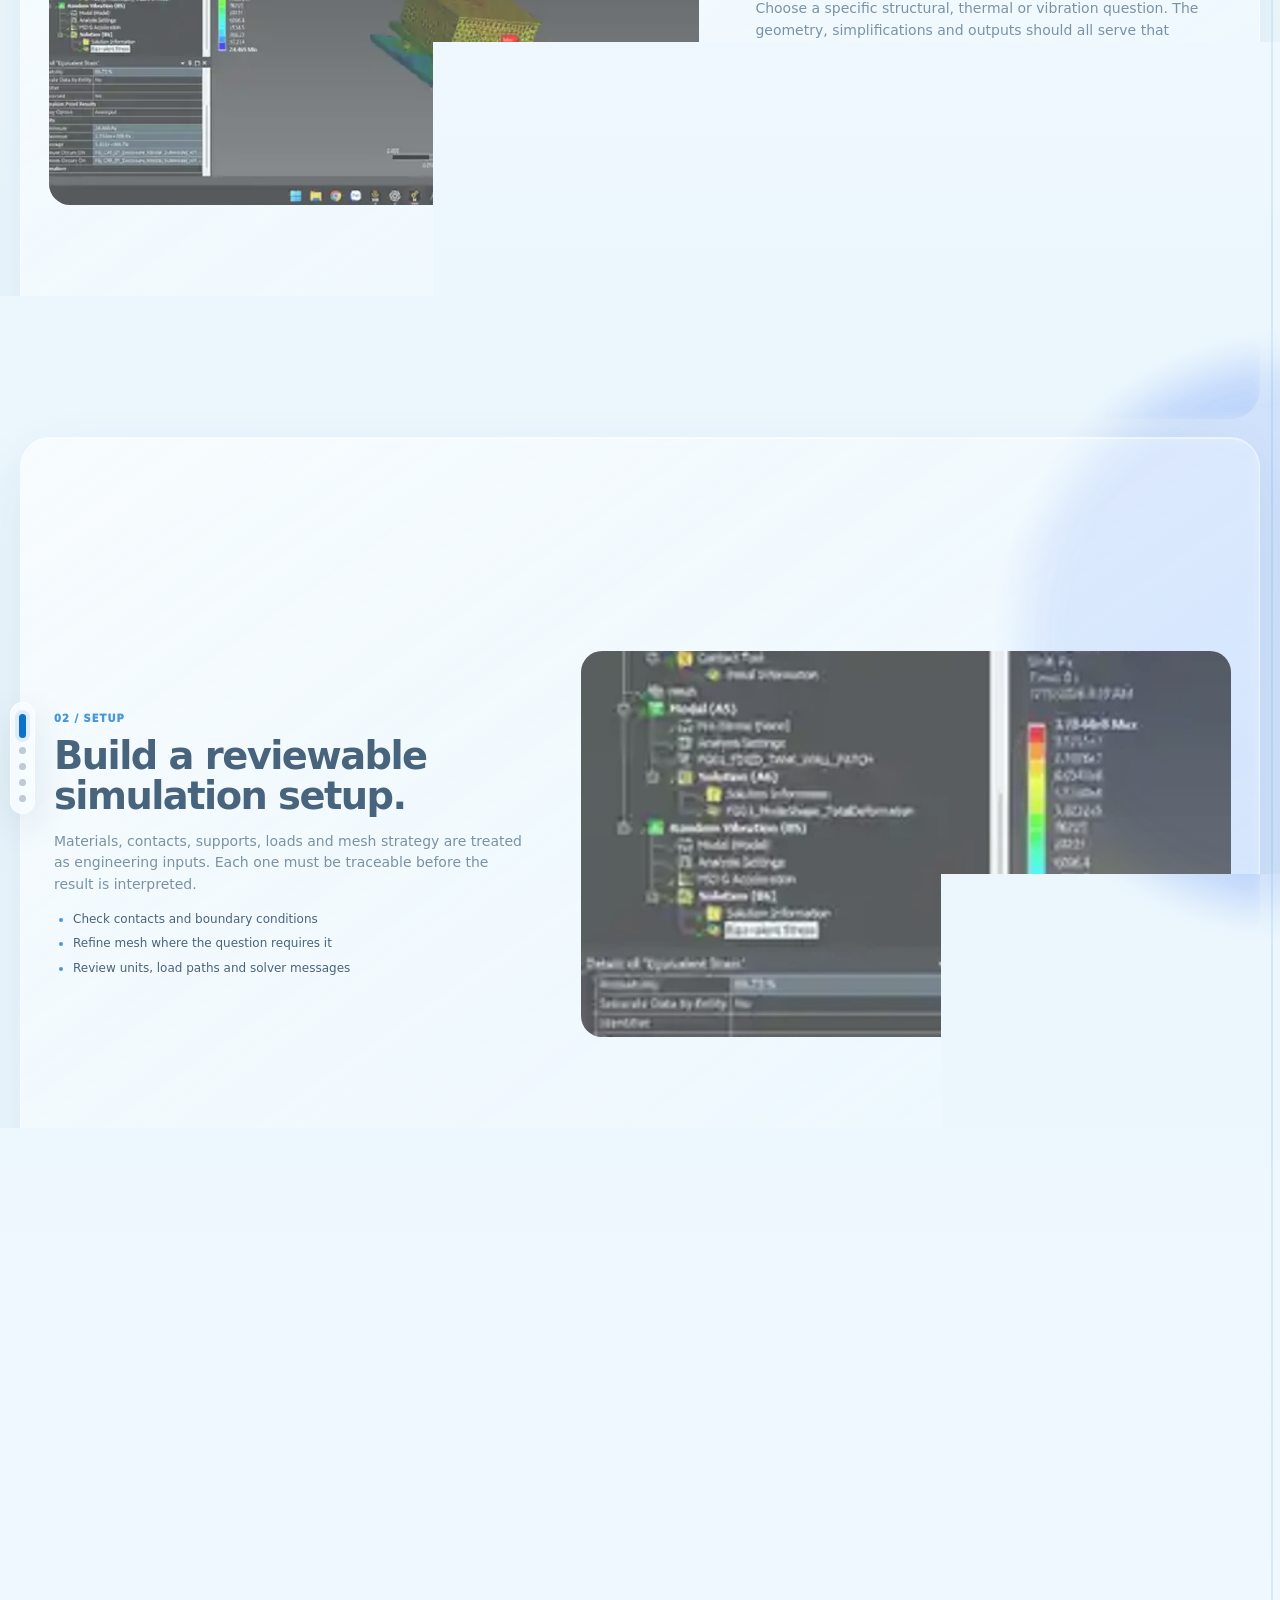
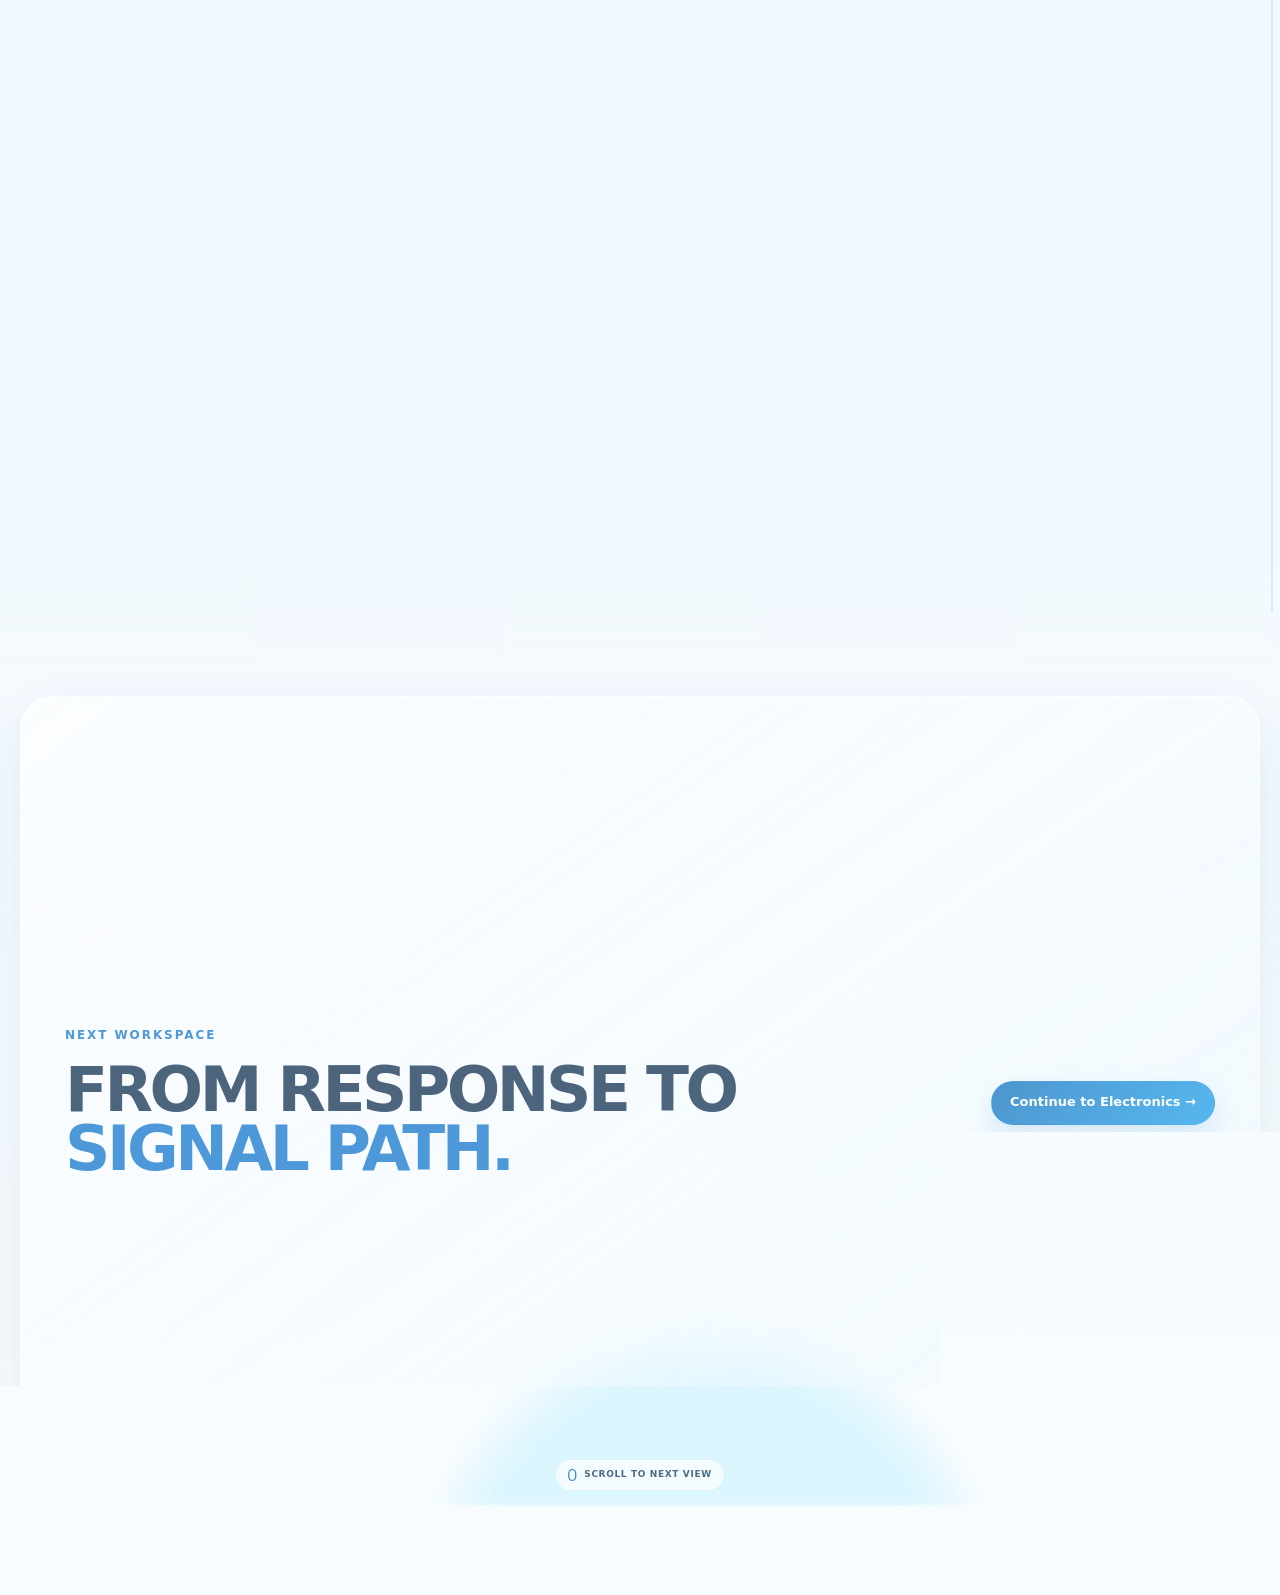
==== commit b2330b39: "feat: expand FuelGuard case study and optimize scrolling" ====
--- a/ansys.html
+++ b/ansys.html
@@ -6,13 +6,13 @@
   <title>ANSYS Workflow - Ngo Quang Kiet</title>
   <meta name="description" content="A step-by-step ANSYS workflow covering engineering questions, simulation setup and result interpretation.">
   <link rel="icon" href="data:,">
-  <link rel="stylesheet" href="style.css?v=20260927-12">
+  <link rel="stylesheet" href="style.css?v=20260927-13">
 </head>
 <body class="page-shell detail-page slide-page">
   <div class="ambient" aria-hidden="true"><span></span><span></span><span></span></div>
   <header class="top liquid-glass">
     <a class="brand" href="index.html#profile">NGO QUANG KIET</a>
-    <nav aria-label="Portfolio sections"><a href="index.html#profile">Profile</a><a href="index.html#workflow">Workflow</a><a href="nx.html">NX</a><a href="ansys.html" aria-current="page">ANSYS</a><a href="electronics.html">Electronics</a><a href="field.html">Field</a><a href="index.html#fuelguard">FuelGuard</a></nav>
+    <nav aria-label="Portfolio sections"><a href="index.html#profile">Profile</a><a href="index.html#workflow">Workflow</a><a href="nx.html">NX</a><a href="ansys.html" aria-current="page">ANSYS</a><a href="electronics.html">Electronics</a><a href="field.html">Field</a><a href="fuelguard.html">FuelGuard</a></nav>
     <a class="cv" href="NgoQuangKiet_CV_FINAL.pdf" target="_blank" rel="noopener">Open CV <span aria-hidden="true">&#8599;</span></a>
   </header>
 
@@ -33,6 +33,6 @@
     <section class="next-workspace liquid-glass reveal"><div><p class="eyebrow">NEXT WORKSPACE</p><h2>FROM RESPONSE TO <span>SIGNAL PATH.</span></h2></div><a class="btn primary" href="electronics.html">Continue to Electronics &#8594;</a></section>
   </main>
   <div class="progress" aria-hidden="true"><span id="bar"></span></div>
-  <script src="script.js?v=20260927-12"></script>
+  <script src="script.js?v=20260927-13"></script>
 </body>
 </html>
--- a/style.css
+++ b/style.css
@@ -24,14 +24,14 @@
     linear-gradient(180deg, #f7fcff 0%, #eaf6fd 48%, #f9fcff 100%);
   font-family: Inter, ui-sans-serif, system-ui, -apple-system, BlinkMacSystemFont, "Segoe UI", sans-serif;
   line-height: 1.55;
-  animation: page-shell-in .56s cubic-bezier(.2,.72,.25,1) both;
+  animation: page-shell-in .42s cubic-bezier(.2,.72,.25,1) both;
 }
 
 a { color: inherit; }
 img { display: block; max-width: 100%; }
 button { font: inherit; color: inherit; }
 
-.ambient { position: fixed; inset: -36px 0 0; z-index: -1; overflow: hidden; pointer-events: none; transform: translate3d(0, calc(var(--scroll-shift, 0) * 1px), 0); will-change: transform; }
+.ambient { position: fixed; inset: -36px 0 0; z-index: -1; overflow: hidden; pointer-events: none; }
 .ambient span { position: absolute; width: 34rem; height: 34rem; border-radius: 50%; filter: blur(20px); opacity: 0.16; animation: drift 18s ease-in-out infinite alternate; }
 .ambient span:nth-child(1) { left: -14rem; top: 18%; background: #43c7f4; }
 .ambient span:nth-child(2) { right: -18rem; top: 42%; background: #4478f0; animation-delay: -6s; }
@@ -41,8 +41,8 @@
   border: 1px solid rgba(255, 255, 255, 0.82);
   background: linear-gradient(145deg, rgba(255,255,255,.83), rgba(233,247,255,.58));
   box-shadow: var(--shadow), inset 0 1px 0 rgba(255,255,255,.95);
-  backdrop-filter: blur(18px) saturate(135%);
-  -webkit-backdrop-filter: blur(18px) saturate(135%);
+  backdrop-filter: blur(10px) saturate(125%);
+  -webkit-backdrop-filter: blur(10px) saturate(125%);
 }
 
 .top {
@@ -203,8 +203,8 @@
 
 .progress { position: fixed; z-index: 20; right: 7px; top: 19%; width: 2px; height: 62%; border-radius: 2px; background: rgba(11,113,201,.1); }
 .progress span { display: block; width: 100%; height: 0; border-radius: inherit; background: linear-gradient(#53c7f4, #0b71c9); }
-.reveal, .motion-item { opacity: 0; transform: translate3d(var(--motion-x, 0), 30px, 0) scale(.985); filter: blur(5px); transition: opacity .82s cubic-bezier(.2,.72,.25,1), transform .82s cubic-bezier(.2,.72,.25,1), filter .72s ease; transition-delay: var(--motion-delay, 0ms); }
-.reveal.visible, .motion-item.visible { opacity: 1; transform: translate3d(0, 0, 0) scale(1); filter: blur(0); }
+.reveal, .motion-item { opacity: 0; transform: translate3d(var(--motion-x, 0), 22px, 0); transition: opacity .58s ease, transform .66s cubic-bezier(.2,.72,.25,1); transition-delay: var(--motion-delay, 0ms); }
+.reveal.visible, .motion-item.visible { opacity: 1; transform: translate3d(0, 0, 0); }
 .story-step.motion-item { --motion-x: -20px; }
 .story-step.reverse.motion-item { --motion-x: 20px; }
 
@@ -212,8 +212,8 @@
 @view-transition { navigation: auto; }
 ::view-transition-old(root) { animation: page-out .18s ease both; }
 ::view-transition-new(root) { animation: page-in .34s cubic-bezier(.2,.72,.25,1) both; }
-.page-shell { transition: opacity .28s ease, transform .28s cubic-bezier(.4,0,.2,1), filter .28s ease; }
-.page-shell.is-leaving { opacity: 0; transform: translateY(-10px) scale(.992); filter: blur(5px); }
+.page-shell { transition: opacity .22s ease, transform .26s cubic-bezier(.4,0,.2,1); }
+.page-shell.is-leaving { opacity: 0; transform: translateY(-8px); }
 
 .discipline-grid { display: grid; grid-template-columns: repeat(2, minmax(0, 1fr)); gap: 18px; }
 .discipline-card { --rx: 0deg; --ry: 0deg; position: relative; overflow: hidden; min-width: 0; padding: 15px; border-radius: var(--radius); text-decoration: none; transform: perspective(1100px) rotateX(var(--rx)) rotateY(var(--ry)); transition: transform .24s ease, box-shadow .24s ease; }
@@ -308,6 +308,9 @@
 .review-label { display: inline-flex; padding: 6px 9px; border-radius: 999px; font-size: 9px; font-weight: 950; letter-spacing: .08em; }
 .review-label.confirmed { background: rgba(16,131,84,.1); color: #08714d; }
 .review-label.pending { background: rgba(201,124,11,.1); color: #94600d; }
+.inline-link { display: inline-flex; margin-top: 16px; color: var(--blue); font-size: 11px; font-weight: 900; letter-spacing: .035em; text-decoration: none; text-transform: uppercase; }
+.inline-link:hover { text-decoration: underline; }
+.fuelguard-contain img { object-fit: contain; background: #fff; }
 
 .field-evidence { padding: 100px 0 28px; }
 .gallery-strip { display: grid; grid-template-columns: repeat(3, minmax(0, 1fr)); gap: 14px; }
@@ -320,19 +323,20 @@
 
 /* Full-screen story mode for detail pages */
 .slide-mode { scroll-snap-type: y mandatory; }
-.slide-page .slide-panel-target { min-height: calc(100svh - 86px); scroll-margin-top: 84px; scroll-snap-align: start; scroll-snap-stop: always; transition: opacity .55s ease, transform .7s cubic-bezier(.2,.72,.25,1), filter .55s ease; }
-.slide-page .slide-panel-target.visible:not(.slide-active) { opacity: .58; transform: scale(.982); filter: saturate(.82) blur(1px); }
-.slide-page .slide-panel-target.visible.slide-active { opacity: 1; transform: scale(1); filter: none; }
+.slide-page .liquid-glass { backdrop-filter: blur(6px) saturate(115%); -webkit-backdrop-filter: blur(6px) saturate(115%); }
+.slide-page .slide-panel-target { min-height: calc(100svh - 86px); scroll-margin-top: 84px; scroll-snap-align: start; scroll-snap-stop: always; transition: opacity .38s ease, transform .52s cubic-bezier(.2,.72,.25,1); }
+.slide-page .slide-panel-target.visible:not(.slide-active) { opacity: .72; transform: translateY(5px); }
+.slide-page .slide-panel-target.visible.slide-active { opacity: 1; transform: translateY(0); }
 .slide-page .story-step.slide-panel-target { align-content: center; }
-.slide-nav { position: fixed; z-index: 22; left: max(10px, calc((100vw - 1320px) / 2)); top: 50%; display: grid; gap: 9px; padding: 11px 8px; border: 1px solid rgba(255,255,255,.8); border-radius: 999px; background: rgba(247,252,255,.64); box-shadow: 0 12px 36px rgba(16,75,116,.12); backdrop-filter: blur(14px); transform: translateY(-50%); }
+.slide-nav { position: fixed; z-index: 22; left: max(10px, calc((100vw - 1320px) / 2)); top: 50%; display: grid; gap: 9px; padding: 11px 8px; border: 1px solid rgba(255,255,255,.8); border-radius: 999px; background: rgba(247,252,255,.88); box-shadow: 0 12px 36px rgba(16,75,116,.12); transform: translateY(-50%); }
 .slide-nav button { width: 7px; height: 7px; padding: 0; border: 0; border-radius: 50%; background: rgba(9,42,74,.24); cursor: pointer; transition: height .25s ease, background .25s ease, box-shadow .25s ease; }
 .slide-nav button[aria-current="true"] { height: 24px; border-radius: 999px; background: var(--blue); box-shadow: 0 0 0 4px rgba(11,113,201,.1); }
-.slide-cue { position: fixed; z-index: 21; left: 50%; bottom: 15px; display: flex; align-items: center; gap: 8px; padding: 7px 11px; border: 1px solid rgba(255,255,255,.76); border-radius: 999px; background: rgba(247,252,255,.7); color: var(--muted); font-size: 9px; font-weight: 850; letter-spacing: .07em; backdrop-filter: blur(12px); transform: translateX(-50%); pointer-events: none; }
+.slide-cue { position: fixed; z-index: 21; left: 50%; bottom: 15px; display: flex; align-items: center; gap: 8px; padding: 7px 11px; border: 1px solid rgba(255,255,255,.76); border-radius: 999px; background: rgba(247,252,255,.9); color: var(--muted); font-size: 9px; font-weight: 850; letter-spacing: .07em; transform: translateX(-50%); pointer-events: none; }
 .slide-cue::before { content: ""; width: 6px; height: 10px; border: 1.5px solid var(--blue); border-radius: 6px; }
 
-@keyframes page-out { to { opacity: 0; transform: translateY(-10px) scale(.992); filter: blur(5px); } }
-@keyframes page-in { from { opacity: 0; transform: translateY(14px) scale(.994); filter: blur(6px); } }
-@keyframes page-shell-in { from { opacity: 0; transform: translateY(10px); filter: blur(4px); } }
+@keyframes page-out { to { opacity: 0; transform: translateY(-8px); } }
+@keyframes page-in { from { opacity: 0; transform: translateY(11px); } }
+@keyframes page-shell-in { from { opacity: 0; transform: translateY(8px); } }
 
 @keyframes drift { from { transform: translate3d(-2%, -2%, 0) scale(.96); } to { transform: translate3d(5%, 4%, 0) scale(1.04); } }
 
@@ -383,6 +387,7 @@
   .detail-intro h1 { font-size: clamp(48px, 13vw, 76px); }
   .story-step.reverse .story-media, .story-step.reverse .story-gallery, .story-step.reverse .story-copy { grid-column: auto; grid-row: auto; }
   .story-step.reverse .story-media, .story-step.reverse .story-gallery { grid-row: 1; }
+  .story-step.motion-item, .story-step.reverse.motion-item { --motion-x: 0px; }
   .story-gallery img { height: 300px; }
   .gallery-strip { grid-template-columns: 1fr; }
   .gallery-strip img { height: auto; aspect-ratio: 4 / 3; }
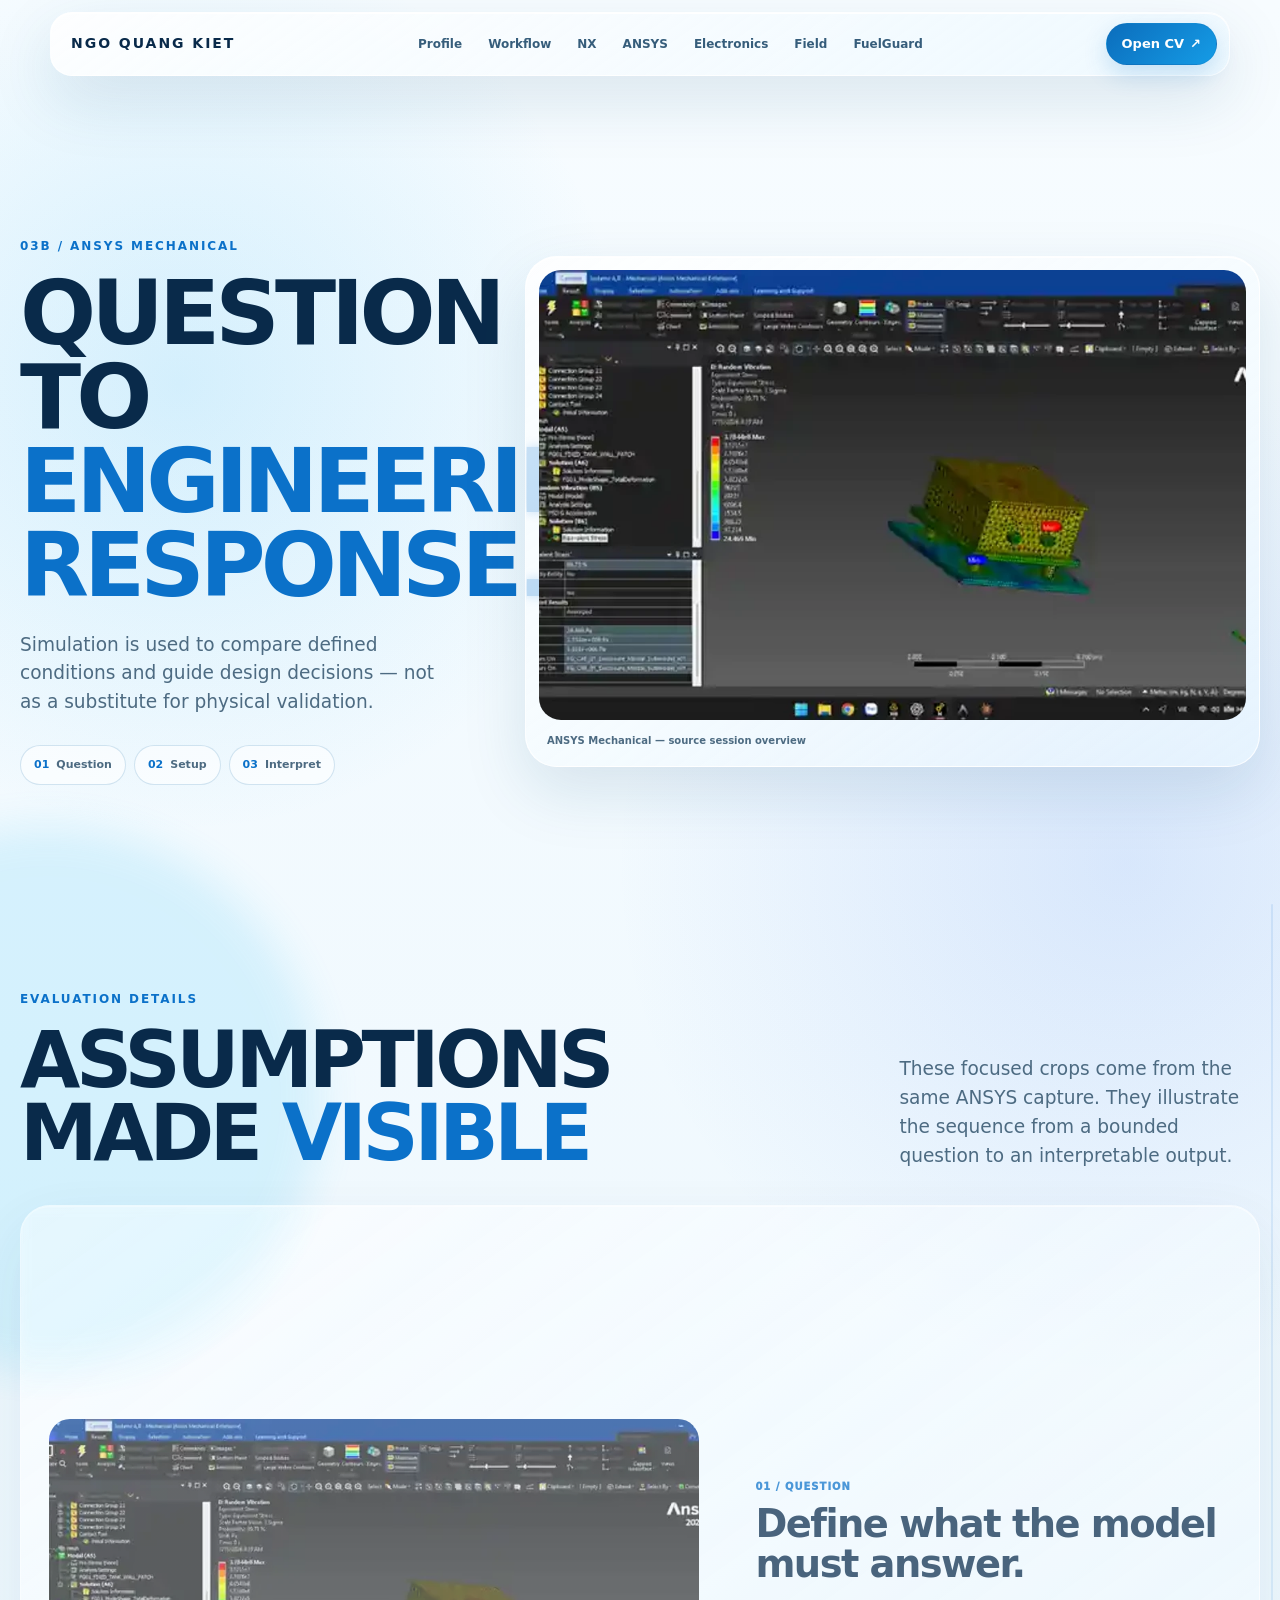
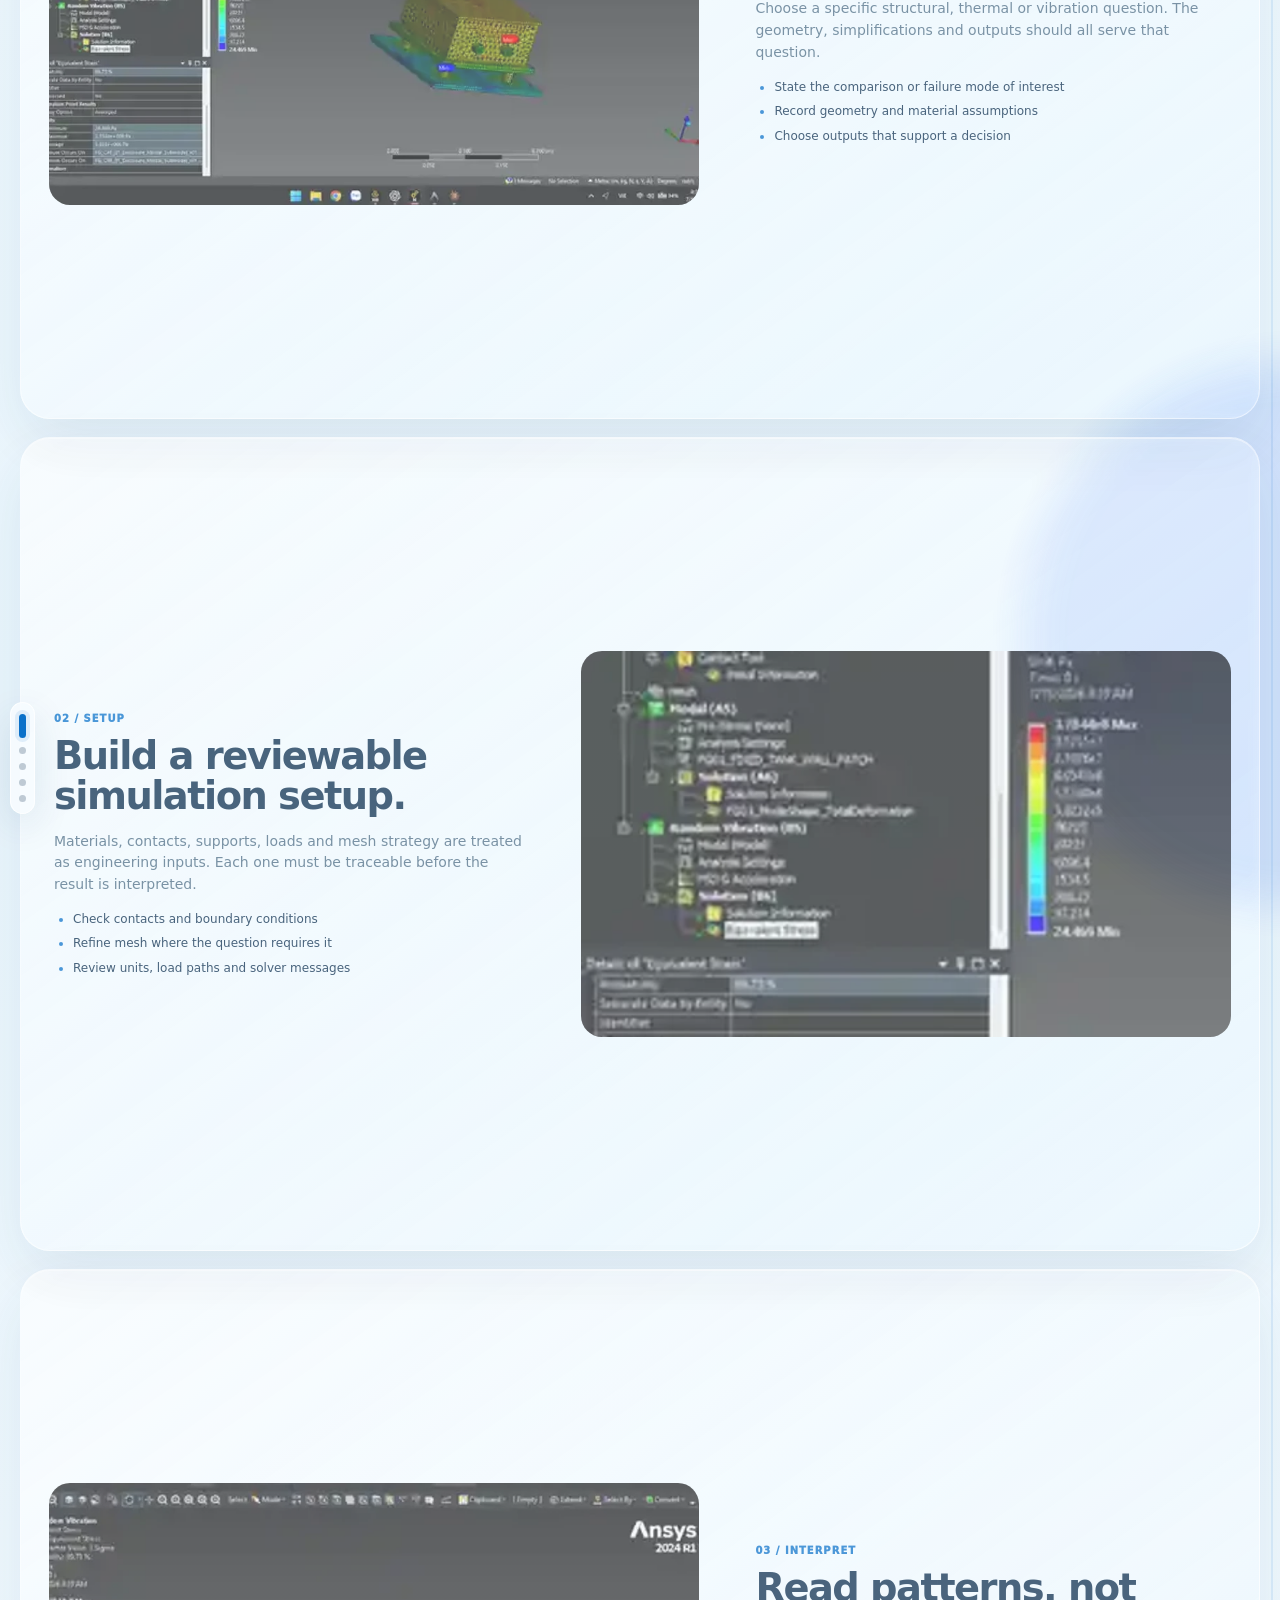
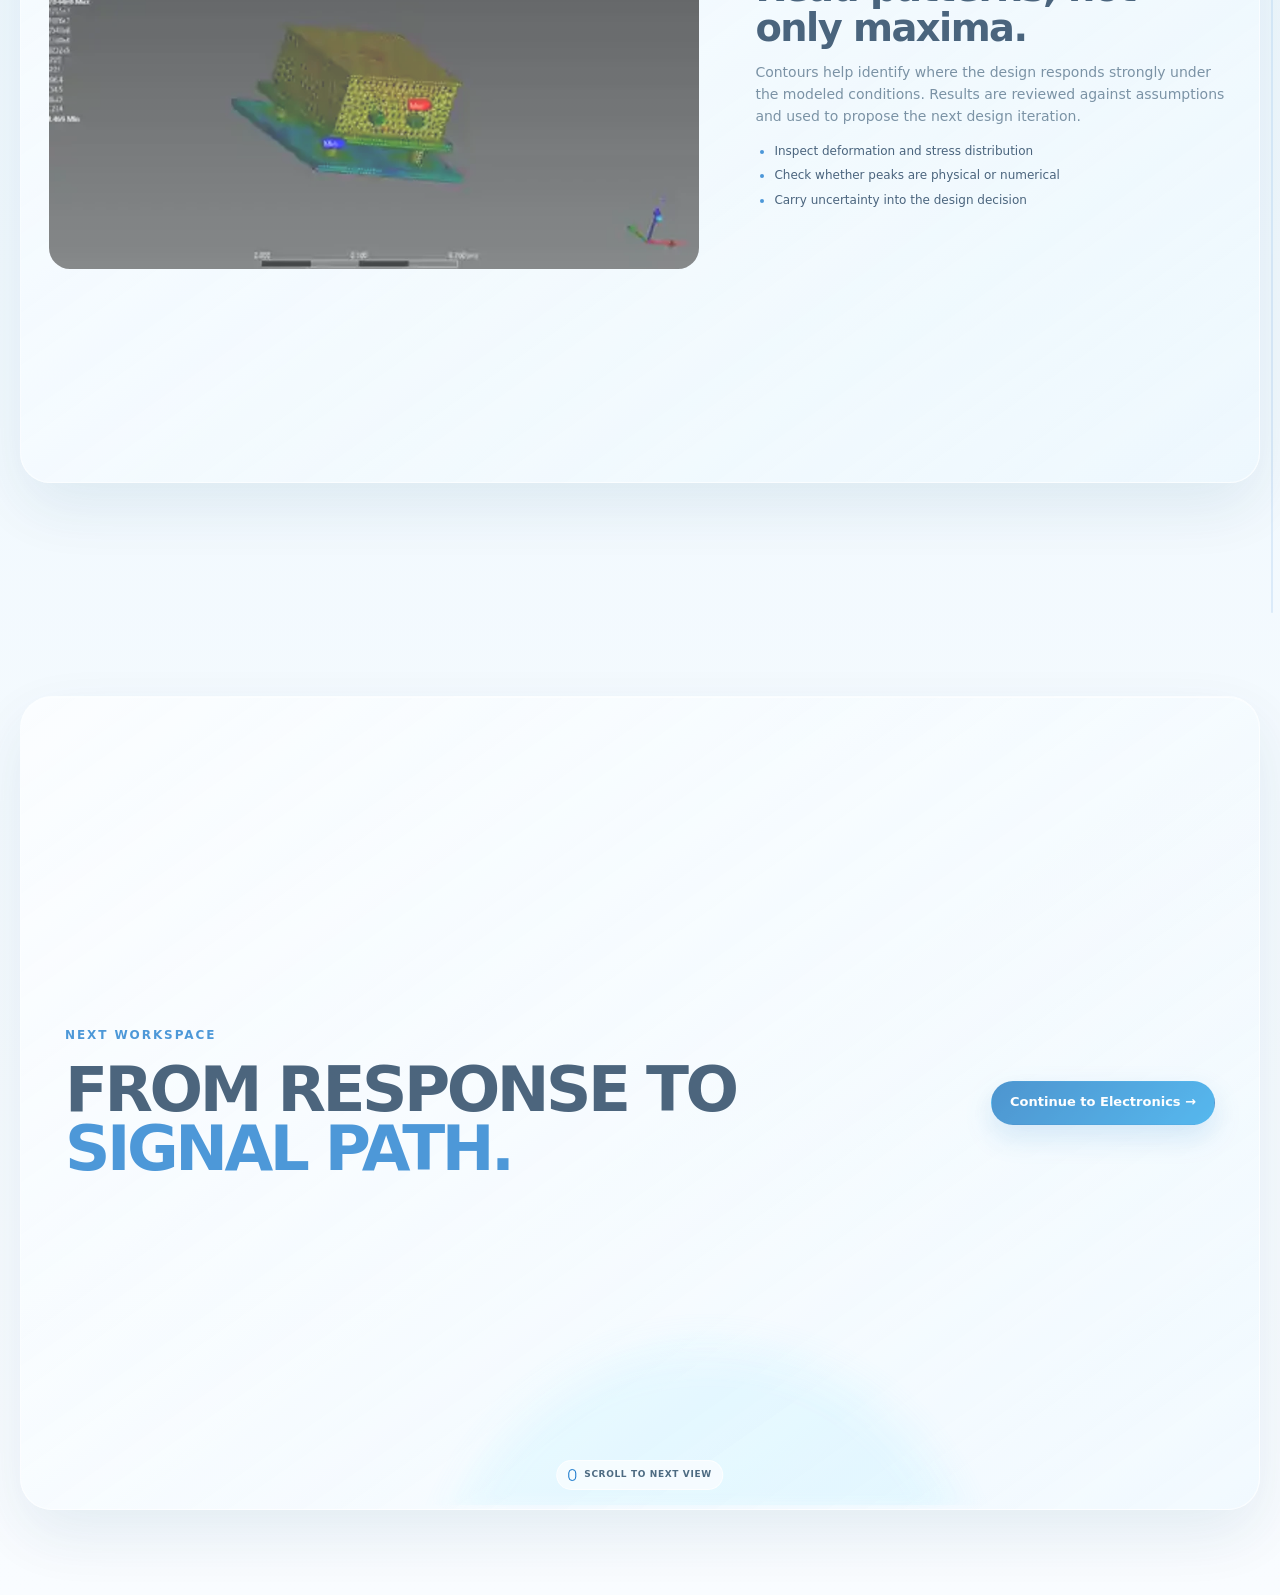
==== commit 7dbf1ff9: "feat: add GA4 portfolio analytics" ====
--- a/ansys.html
+++ b/ansys.html
@@ -1,6 +1,9 @@
 <!doctype html>
 <html lang="en">
 <head>
+  <script async src="https://www.googletagmanager.com/gtag/js?id=G-183WPF2VZ9"></script>
+  <script>window.dataLayer=window.dataLayer||[];function gtag(){dataLayer.push(arguments)}gtag('js',new Date());gtag('config','G-183WPF2VZ9');</script>
+  <script defer src="analytics.js?v=20260929-1"></script>
   <meta charset="utf-8">
   <meta name="viewport" content="width=device-width, initial-scale=1">
   <title>ANSYS Workflow - Ngo Quang Kiet</title>
@@ -33,6 +36,6 @@
     <section class="next-workspace liquid-glass reveal"><div><p class="eyebrow">NEXT WORKSPACE</p><h2>FROM RESPONSE TO <span>SIGNAL PATH.</span></h2></div><a class="btn primary" href="electronics.html">Continue to Electronics &#8594;</a></section>
   </main>
   <div class="progress" aria-hidden="true"><span id="bar"></span></div>
-  <script src="script.js?v=20260927-13"></script>
+  <script src="script.js?v=20260929-1"></script>
 </body>
 </html>
